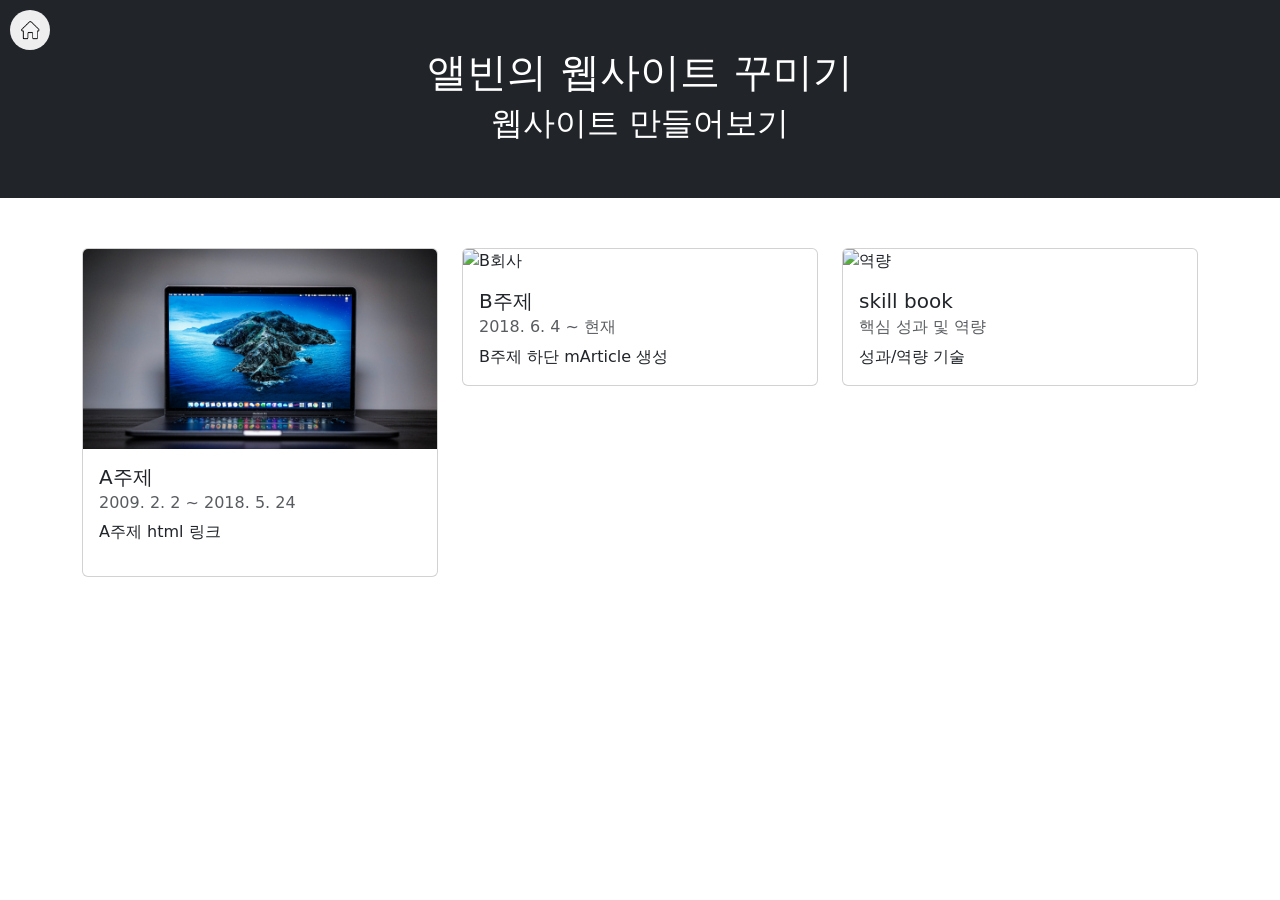
==== index.html @ 44f53b7f "ㄸ" ====
<!doctype html>
<html lang="en">

<head>
    <meta charset="utf-8">
    <meta name="viewport" content="width=device-width, initial-scale=1">
    <title>Alvin's Home</title>
    <link rel="icon" type="image/png" href="./rsc/alvin.png">
    <link href="https://fonts.googleapis.com/css2?family=Black+Han+Sans&display=swap" rel="stylesheet">
    <link href="https://cdn.jsdelivr.net/npm/bootstrap@5.2.3/dist/css/bootstrap.min.css" rel="stylesheet"
        integrity="sha384-rbsA2VBKQhggwzxH7pPCaAqO46MgnOM80zW1RWuH61DGLwZJEdK2Kadq2F9CUG65" crossorigin="anonymous">
    <script src="https://cdn.jsdelivr.net/npm/bootstrap@5.2.3/dist/js/bootstrap.bundle.min.js"
        integrity="sha384-kenU1KFdBIe4zVF0s0G1M5b4hcpxyD9F7jL+jjXkk+Q2h455rYXK/7HAuoJl+0I4"
        crossorigin="anonymous"></script>
    <script src="./js/includeHTML.js"></script>


    <!-- <script>
        window.addEventListener('load', function () {
            const image = document.getElementById('kakao');
            const body = document.querySelector('body');

            image.addEventListener('click', function () {
                const newSection = document.createElement('div');
                newSection.setAttribute('id', 'new-section');
                body.appendChild(newSection);
            });
        });

    </script> -->
    <!-- <script>
        // jQuery 코드
        $(document).ready(function () {
            // 이미지 클릭 이벤트를 바인딩합니다.
            $("#kakao").click(function () {
                // 클릭 시 생성될 div를 변수에 저장합니다.
                var newDiv = $('<div class="lge">새로 생성된 div</div>');
                // 생성된 div를 하단 container에 추가합니다.
                $(".container").append(newDiv);
            });
        });

    </script> -->
    <style>
        /* 꾸미기 */
        .card {
            transition: transform 0.2s ease;
        }

        .card:hover {
            transform: scale(1.05);
        }

        .home-btn {
            display: block;
            position: absolute;
            top: 10px;
            left: 10px;
            width: 40px;
            height: 40px;
            background-color: #eee;
            border-radius: 50%;
            text-decoration: none;
            overflow: hidden;
        }

        .home-btn img {
            width: 20px;
            height: 20px;
            margin: 10px;
        }
    </style>
    <script>
        let isClicked = false;
        const linkCard = document.querySelector(".link_card");
        const mArticle = document.createElement("p");
        mArticle.textContent = "Create mArticle here";

        linkCard.addEventListener("click", () => {
            if (!isClicked) {
                document.querySelector("div").appendChild(mArticle);
                isClicked = true;
            }
        });
    </script>
    <a href="index.html" class="home-btn">
        <img src="rsc/home-icon.png" alt="Home"/>
    </a>
</head>
<!-- <script>
    var tableCreated = false; // 테이블이 생성되었는지 여부를 저장하는 변수

    function createTable() {
        // 이미 생성된 테이블이 없는 경우에만 실행
        if (!tableCreated) {
            var body = document.getElementsByTagName("body")[0];
            var table = document.createElement("table");
            var tableBody = document.createElement("tbody");

            for (var i = 0; i < 3; i++) {
                var row = document.createElement("tr");

                for (var j = 0; j < 2; j++) {
                    var cell = document.createElement("td");
                    var cellText = document.createTextNode("cell in row " + i + ", column " + j);
                    cell.appendChild(cellText);
                    row.appendChild(cell);
                }

                tableBody.appendChild(row);
            }

            table.appendChild(tableBody);
            body.appendChild(table);

            tableCreated = true; // 테이블이 생성되었음을 표시
        }
    }

    document.getElementById("kakao").addEventListener("click", createTable);

</script> -->

<body>
    <div class="hero bg-dark text-center py-5" style="margin-bottom: 50px;">
        <h1 class="text-white">앨빈의 웹사이트 꾸미기</h1>
        <h2 class="text-white">웹사이트 만들어보기</h2>
    </div>
    <div class="container">
        <div class="row">
            <div class="col-md-4 mb-4">
                <div class="card">
                    <img src="./rsc/notebook.jpeg" class="card-img-top" alt="A회사">
                    <div class="card-body">
                        <h5 class="card-title">A주제</h5>
                        <h6 class="card-subtitle mb-2 text-muted">2009. 2. 2 ~ 2018. 5. 24</h6>
                        <p class="card-text">A주제 html 링크</p>
                        <a href="LGE.html" class="card-link stretched-link" target="_blank"></a>
                    </div>
                </div>
                <!-- 여기 -->
            </div>
            <div class="col-md-4 mb-4">
                <div class="card">
                    <img src="https://source.unsplash.com/1600x900/?chair" class="card-img-top" id="kakao" alt="B회사">
                    <div class="card-body">
                        <h5 class="card-title">B주제</h5>
                        <h6 class="card-subtitle mb-2 text-muted">2018. 6. 4 ~ 현재</h6>
                        <p class="card-text">B주제 하단 mArticle 생성</p>
                        <!-- <a class="link_card"></a> -->
                        <!-- <a href="https://spartacodingclub.kr/" class="card-link stretched-link" target="_blank"></a> -->
                    </div>
                </div>
            </div>
            <div class="col-md-4 mb-4">
                <div class="card" id="skill">
                    <img src="https://source.unsplash.com/1600x900/?laptop" class="card-img-top" alt="역량">
                    <div class="card-body">
                        <h5 class="card-title">skill book</h5>
                        <h6 class="card-subtitle mb-2 text-muted">핵심 성과 및 역량</h6>
                        <p class="card-text">성과/역량 기술</p>
                        <!-- <a href="https://spartacodingclub.kr/" class="card-link stretched-link" target="_blank"></a> -->

                    </div>
                </div>
            </div>
        </div>
    </div>
    <div>
        <!-- 여기에 생성 -->
        <script>
            const skillCard = document.querySelector('#skill');

            skillCard.addEventListener('click', () => {
            const mArticle = document.createElement('div');
            mArticle.classList.add('mArticle');
            mArticle.innerHTML = '<object type="text/html" data="./LGE_article.html"></object>';

            document.querySelector('body').appendChild(mArticle);
            });
        </script>
        <script>

            const kakaoCard = document.querySelector('#kakao');

            kakaoCard.addEventListener('click', () => {
            const mArticle = document.createElement('div');
            mArticle.classList.add('mArticle');
            mArticle.innerHTML = '<object type="text/html" data="./LGE.html"></object>';

            document.querySelector('body').appendChild(mArticle);
            });
        </script>
    </div>

</body>
<script>
    includeHTML();
</script>

</html>
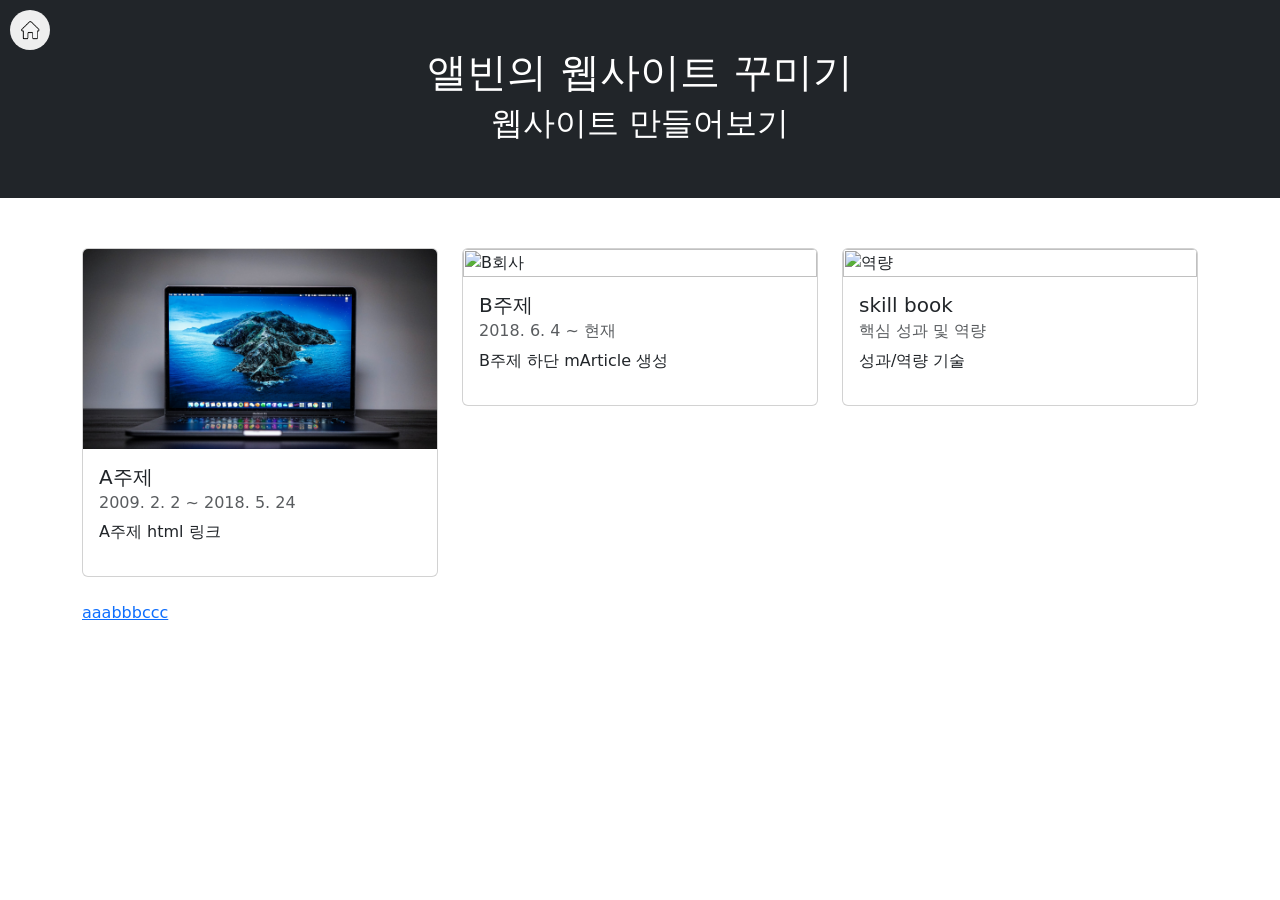
==== commit 12c35937: "4/14" ====
--- a/index.html
+++ b/index.html
@@ -4,6 +4,7 @@
 <head>
     <meta charset="utf-8">
     <meta name="viewport" content="width=device-width, initial-scale=1">
+    <meta http-equiv="X-UA-Compatible" content="ie=edge">
     <title>Alvin's Home</title>
     <link rel="icon" type="image/png" href="./rsc/alvin.png">
     <link href="https://fonts.googleapis.com/css2?family=Black+Han+Sans&display=swap" rel="stylesheet">
@@ -13,189 +14,8 @@
         integrity="sha384-kenU1KFdBIe4zVF0s0G1M5b4hcpxyD9F7jL+jjXkk+Q2h455rYXK/7HAuoJl+0I4"
         crossorigin="anonymous"></script>
     <script src="./js/includeHTML.js"></script>
-
-
-    <!-- <script>
-        window.addEventListener('load', function () {
-            const image = document.getElementById('kakao');
-            const body = document.querySelector('body');
-
-            image.addEventListener('click', function () {
-                const newSection = document.createElement('div');
-                newSection.setAttribute('id', 'new-section');
-                body.appendChild(newSection);
-            });
-        });
-
-    </script> -->
-    <!-- <script>
-        // jQuery 코드
-        $(document).ready(function () {
-            // 이미지 클릭 이벤트를 바인딩합니다.
-            $("#kakao").click(function () {
-                // 클릭 시 생성될 div를 변수에 저장합니다.
-                var newDiv = $('<div class="lge">새로 생성된 div</div>');
-                // 생성된 div를 하단 container에 추가합니다.
-                $(".container").append(newDiv);
-            });
-        });
-
-    </script> -->
-    <style>
-        /* 꾸미기 */
-        .card {
-            transition: transform 0.2s ease;
-        }
-
-        .card:hover {
-            transform: scale(1.05);
-        }
-
-        .home-btn {
-            display: block;
-            position: absolute;
-            top: 10px;
-            left: 10px;
-            width: 40px;
-            height: 40px;
-            background-color: #eee;
-            border-radius: 50%;
-            text-decoration: none;
-            overflow: hidden;
-        }
-
-        .home-btn img {
-            width: 20px;
-            height: 20px;
-            margin: 10px;
-        }
-    </style>
-    <script>
-        let isClicked = false;
-        const linkCard = document.querySelector(".link_card");
-        const mArticle = document.createElement("p");
-        mArticle.textContent = "Create mArticle here";
-
-        linkCard.addEventListener("click", () => {
-            if (!isClicked) {
-                document.querySelector("div").appendChild(mArticle);
-                isClicked = true;
-            }
-        });
-    </script>
-    <a href="index.html" class="home-btn">
-        <img src="rsc/home-icon.png" alt="Home"/>
-    </a>
-</head>
-<!-- <script>
-    var tableCreated = false; // 테이블이 생성되었는지 여부를 저장하는 변수
-
-    function createTable() {
-        // 이미 생성된 테이블이 없는 경우에만 실행
-        if (!tableCreated) {
-            var body = document.getElementsByTagName("body")[0];
-            var table = document.createElement("table");
-            var tableBody = document.createElement("tbody");
-
-            for (var i = 0; i < 3; i++) {
-                var row = document.createElement("tr");
-
-                for (var j = 0; j < 2; j++) {
-                    var cell = document.createElement("td");
-                    var cellText = document.createTextNode("cell in row " + i + ", column " + j);
-                    cell.appendChild(cellText);
-                    row.appendChild(cell);
-                }
-
-                tableBody.appendChild(row);
-            }
-
-            table.appendChild(tableBody);
-            body.appendChild(table);
-
-            tableCreated = true; // 테이블이 생성되었음을 표시
-        }
-    }
-
-    document.getElementById("kakao").addEventListener("click", createTable);
-
-</script> -->
-
-<body>
-    <div class="hero bg-dark text-center py-5" style="margin-bottom: 50px;">
-        <h1 class="text-white">앨빈의 웹사이트 꾸미기</h1>
-        <h2 class="text-white">웹사이트 만들어보기</h2>
-    </div>
-    <div class="container">
-        <div class="row">
-            <div class="col-md-4 mb-4">
-                <div class="card">
-                    <img src="./rsc/notebook.jpeg" class="card-img-top" alt="A회사">
-                    <div class="card-body">
-                        <h5 class="card-title">A주제</h5>
-                        <h6 class="card-subtitle mb-2 text-muted">2009. 2. 2 ~ 2018. 5. 24</h6>
-                        <p class="card-text">A주제 html 링크</p>
-                        <a href="LGE.html" class="card-link stretched-link" target="_blank"></a>
-                    </div>
-                </div>
-                <!-- 여기 -->
-            </div>
-            <div class="col-md-4 mb-4">
-                <div class="card">
-                    <img src="https://source.unsplash.com/1600x900/?chair" class="card-img-top" id="kakao" alt="B회사">
-                    <div class="card-body">
-                        <h5 class="card-title">B주제</h5>
-                        <h6 class="card-subtitle mb-2 text-muted">2018. 6. 4 ~ 현재</h6>
-                        <p class="card-text">B주제 하단 mArticle 생성</p>
-                        <!-- <a class="link_card"></a> -->
-                        <!-- <a href="https://spartacodingclub.kr/" class="card-link stretched-link" target="_blank"></a> -->
-                    </div>
-                </div>
-            </div>
-            <div class="col-md-4 mb-4">
-                <div class="card" id="skill">
-                    <img src="https://source.unsplash.com/1600x900/?laptop" class="card-img-top" alt="역량">
-                    <div class="card-body">
-                        <h5 class="card-title">skill book</h5>
-                        <h6 class="card-subtitle mb-2 text-muted">핵심 성과 및 역량</h6>
-                        <p class="card-text">성과/역량 기술</p>
-                        <!-- <a href="https://spartacodingclub.kr/" class="card-link stretched-link" target="_blank"></a> -->
-
-                    </div>
-                </div>
-            </div>
-        </div>
-    </div>
-    <div>
-        <!-- 여기에 생성 -->
-        <script>
-            const skillCard = document.querySelector('#skill');
-
-            skillCard.addEventListener('click', () => {
-            const mArticle = document.createElement('div');
-            mArticle.classList.add('mArticle');
-            mArticle.innerHTML = '<object type="text/html" data="./LGE_article.html"></object>';
-
-            document.querySelector('body').appendChild(mArticle);
-            });
-        </script>
-        <script>
-
-            const kakaoCard = document.querySelector('#kakao');
-
-            kakaoCard.addEventListener('click', () => {
-            const mArticle = document.createElement('div');
-            mArticle.classList.add('mArticle');
-            mArticle.innerHTML = '<object type="text/html" data="./LGE.html"></object>';
-
-            document.querySelector('body').appendChild(mArticle);
-            });
-        </script>
-    </div>
-
-</body>
-<script>
-    includeHTML();
-</script>
-
-</html>+    <frameset rows="700,*" frameborder="0" scrolling="yes">
+        <frame src="./article.html">
+            <frame src="./article_home.html" name="bottom">
+    </frameset>
+</head>
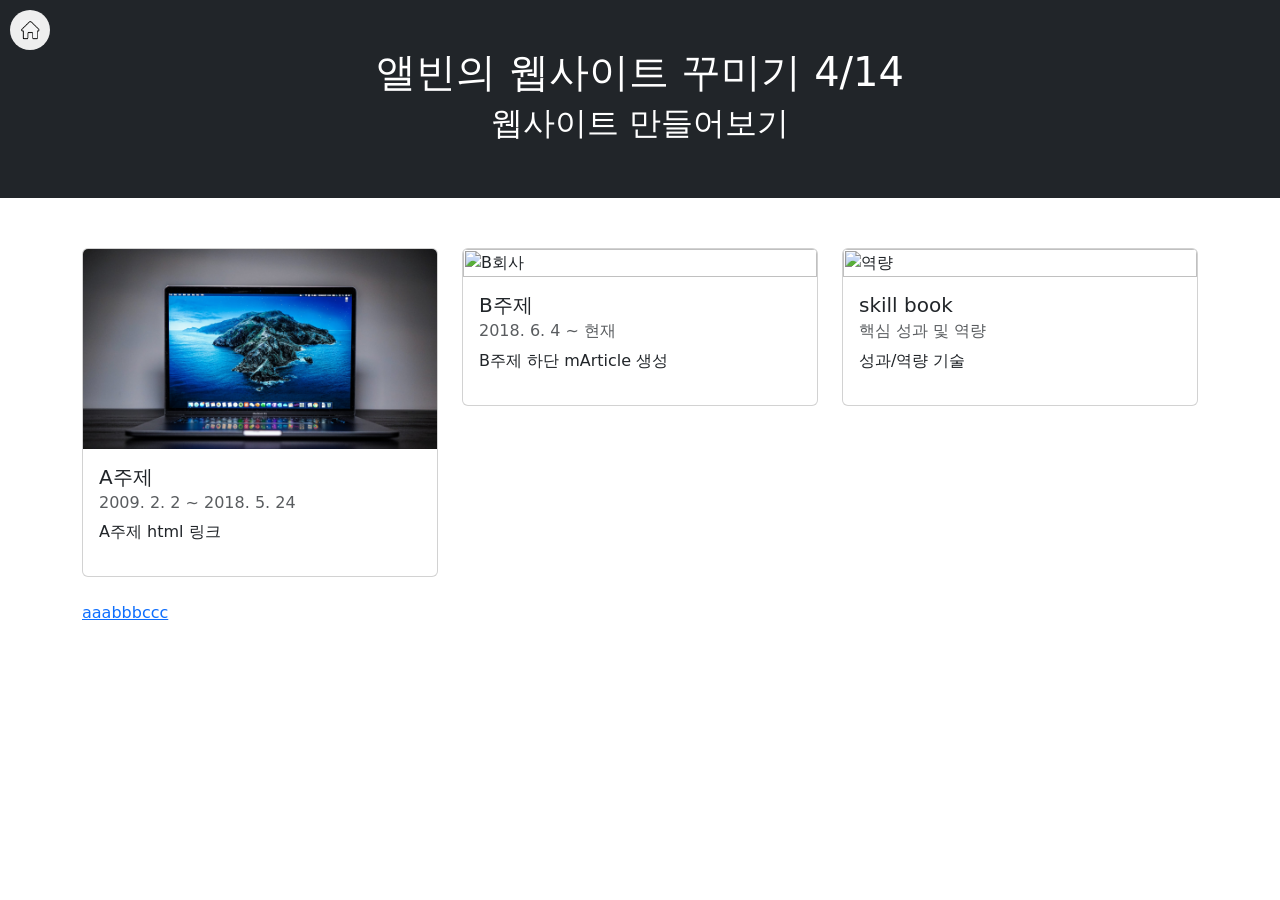
==== commit 693e0799: "041401" ====
--- a/index.html
+++ b/index.html
@@ -16,6 +16,6 @@
     <script src="./js/includeHTML.js"></script>
     <frameset rows="700,*" frameborder="0" scrolling="yes">
         <frame src="./article.html">
-            <frame src="./article_home.html" name="bottom">
+        <frame src="./article_home.html" name="bottom">
     </frameset>
 </head>
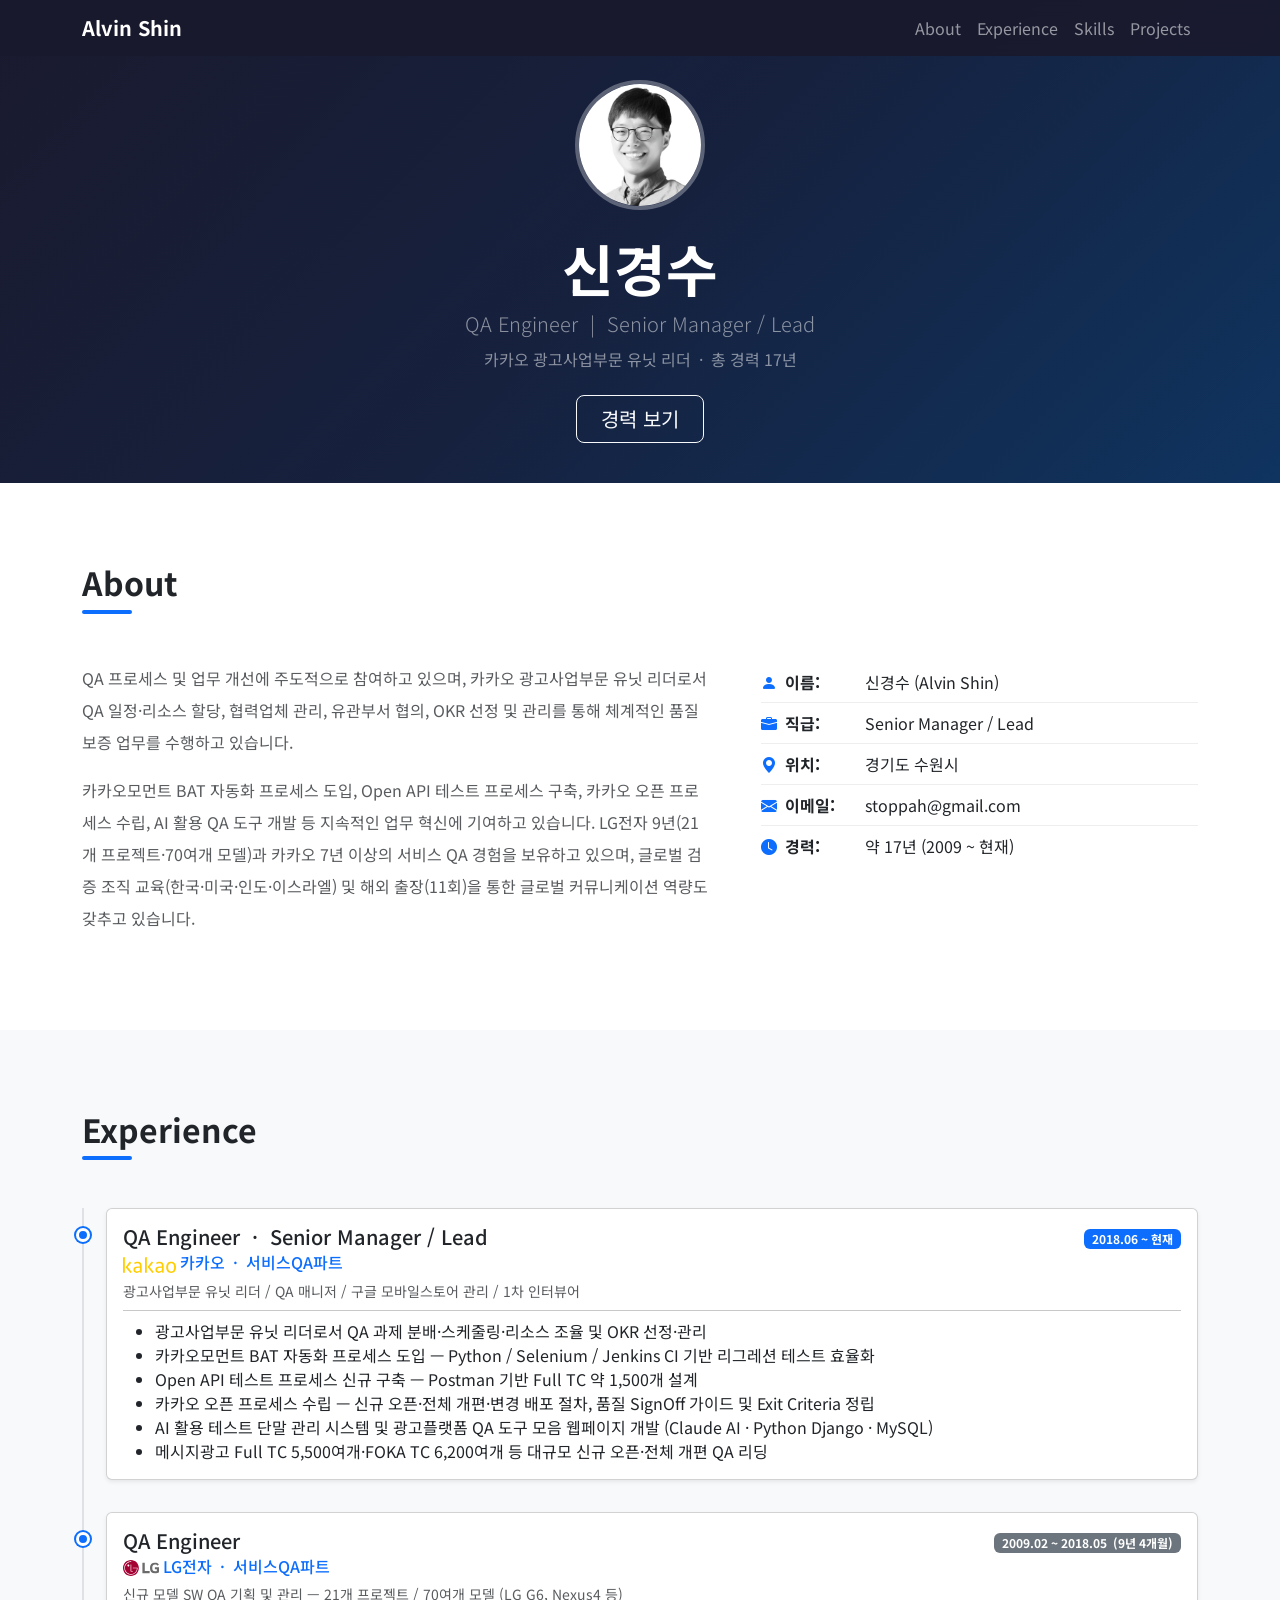
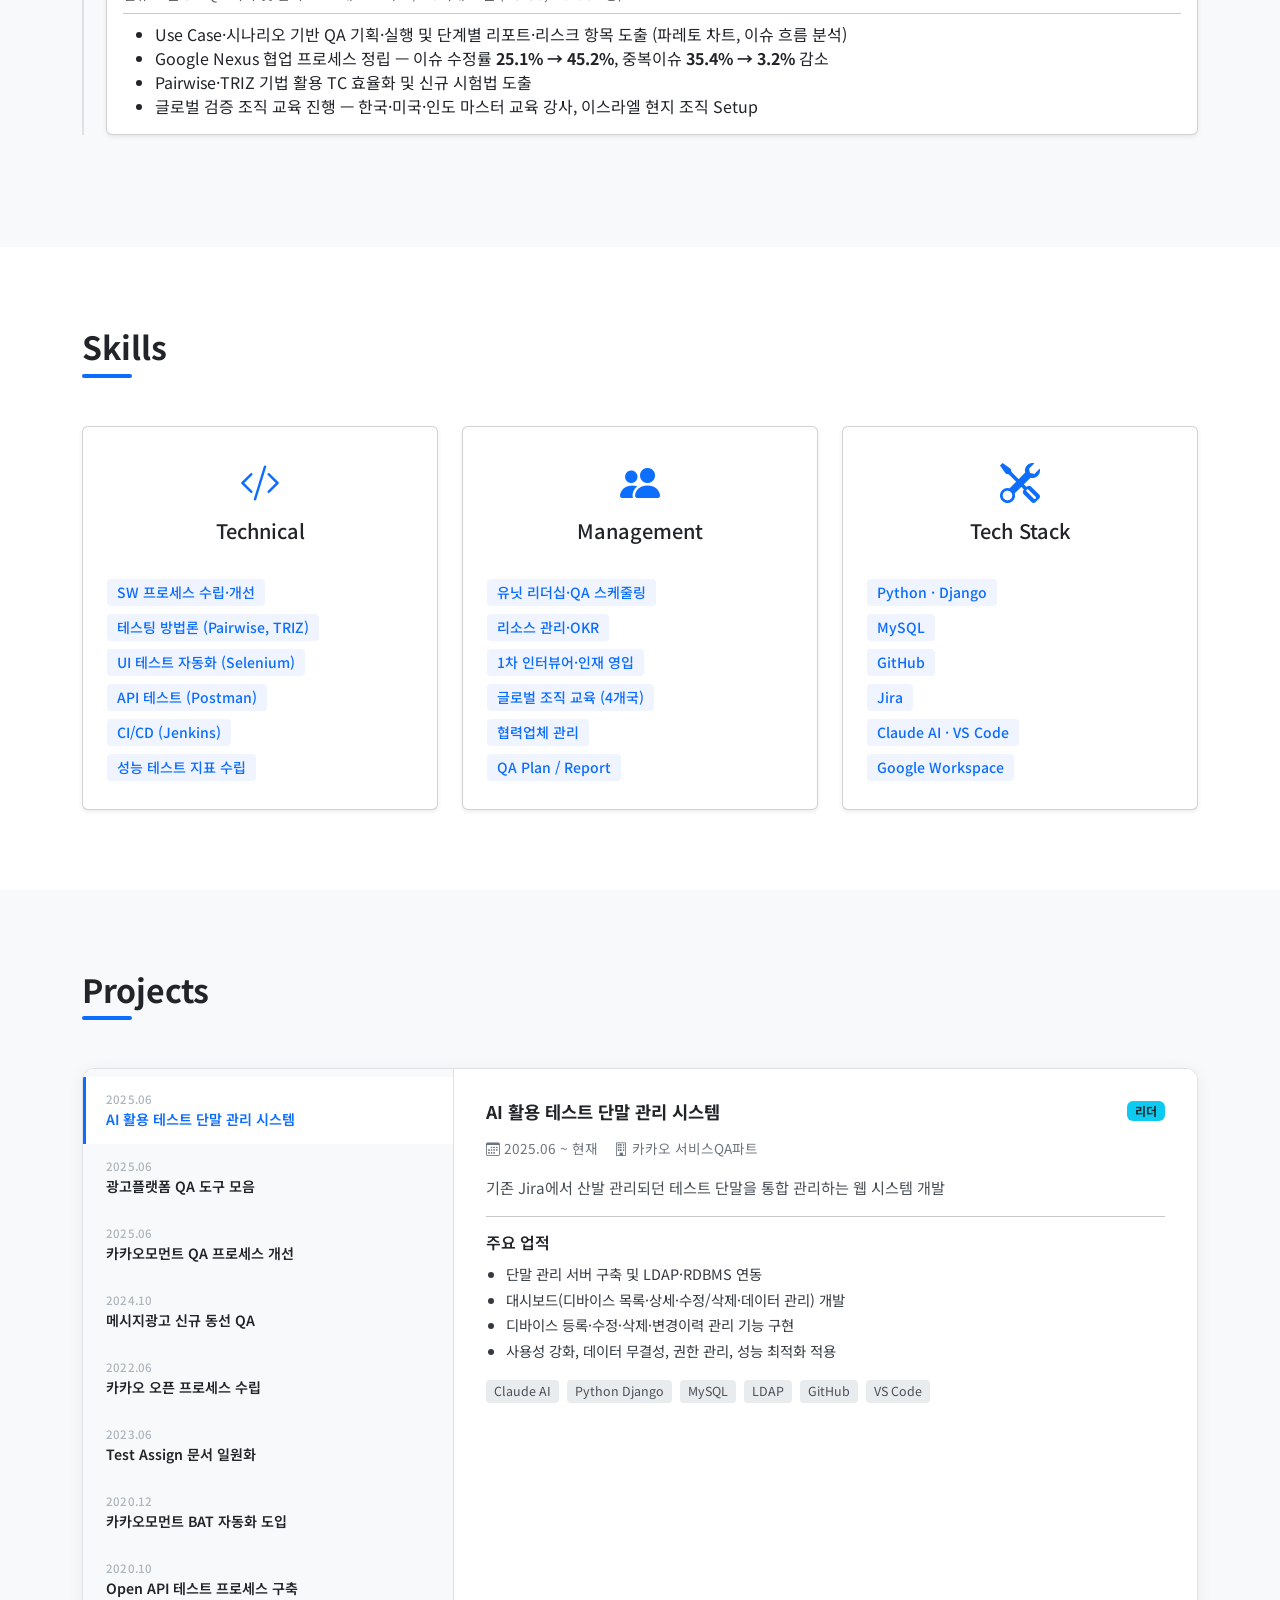
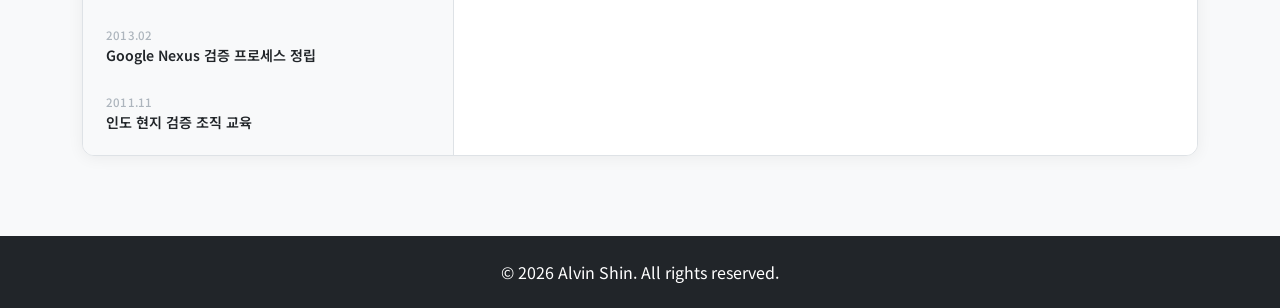
==== commit c780c91c: "현행화" ====
--- a/index.html
+++ b/index.html
@@ -1,21 +1,232 @@
 <!doctype html>
-<html lang="en">
+<html lang="ko">
 
 <head>
     <meta charset="utf-8">
     <meta name="viewport" content="width=device-width, initial-scale=1">
-    <meta http-equiv="X-UA-Compatible" content="ie=edge">
-    <title>Alvin's Home</title>
+    <title>Alvin Shin | Resume</title>
     <link rel="icon" type="image/png" href="./rsc/alvin.png">
-    <link href="https://fonts.googleapis.com/css2?family=Black+Han+Sans&display=swap" rel="stylesheet">
-    <link href="https://cdn.jsdelivr.net/npm/bootstrap@5.2.3/dist/css/bootstrap.min.css" rel="stylesheet"
-        integrity="sha384-rbsA2VBKQhggwzxH7pPCaAqO46MgnOM80zW1RWuH61DGLwZJEdK2Kadq2F9CUG65" crossorigin="anonymous">
-    <script src="https://cdn.jsdelivr.net/npm/bootstrap@5.2.3/dist/js/bootstrap.bundle.min.js"
-        integrity="sha384-kenU1KFdBIe4zVF0s0G1M5b4hcpxyD9F7jL+jjXkk+Q2h455rYXK/7HAuoJl+0I4"
-        crossorigin="anonymous"></script>
-    <script src="./js/includeHTML.js"></script>
-    <frameset rows="700,*" frameborder="0" scrolling="yes">
-        <frame src="./article.html">
-        <frame src="./article_home.html" name="bottom">
-    </frameset>
-</head>+    <link href="https://fonts.googleapis.com/css2?family=Noto+Sans+KR:wght@300;400;500;700&family=Inter:wght@300;400;500;700&display=swap" rel="stylesheet">
+    <link href="https://cdn.jsdelivr.net/npm/bootstrap@5.3.2/dist/css/bootstrap.min.css" rel="stylesheet">
+    <link href="https://cdn.jsdelivr.net/npm/bootstrap-icons@1.11.3/font/bootstrap-icons.min.css" rel="stylesheet">
+    <link href="./css/style.css" rel="stylesheet">
+</head>
+
+<body>
+
+    <!-- Navbar -->
+    <nav class="navbar navbar-expand-lg navbar-dark fixed-top" id="navbar">
+        <div class="container">
+            <a class="navbar-brand fw-bold" href="#hero">Alvin Shin</a>
+            <button class="navbar-toggler" type="button" data-bs-toggle="collapse" data-bs-target="#navMenu">
+                <span class="navbar-toggler-icon"></span>
+            </button>
+            <div class="collapse navbar-collapse" id="navMenu">
+                <ul class="navbar-nav ms-auto">
+                    <li class="nav-item"><a class="nav-link" href="#about">About</a></li>
+                    <li class="nav-item"><a class="nav-link" href="#experience">Experience</a></li>
+                    <li class="nav-item"><a class="nav-link" href="#skills">Skills</a></li>
+                    <li class="nav-item"><a class="nav-link" href="#projects">Projects</a></li>
+                </ul>
+            </div>
+        </div>
+    </nav>
+
+    <!-- Hero -->
+    <section id="hero" class="hero-section d-flex align-items-center">
+        <div class="container text-center text-white">
+            <img src="./rsc/alvin.png" alt="신경수" class="profile-img mb-4">
+            <h1 class="display-4 fw-bold">신경수</h1>
+            <p class="lead mb-2 text-white-50">QA Engineer &nbsp;|&nbsp; Senior Manager / Lead</p>
+            <p class="mb-4 text-white-50">카카오 광고사업부문 유닛 리더 &nbsp;·&nbsp; 총 경력 17년</p>
+            <a href="#experience" class="btn btn-outline-light btn-lg px-4">경력 보기</a>
+        </div>
+    </section>
+
+    <!-- About -->
+    <section id="about" class="section-padding">
+        <div class="container">
+            <h2 class="section-title">About</h2>
+            <div class="row align-items-start g-5">
+                <div class="col-lg-7">
+                    <p class="fs-6 lh-lg text-muted">
+                        QA 프로세스 및 업무 개선에 주도적으로 참여하고 있으며, 카카오 광고사업부문 유닛 리더로서
+                        QA 일정·리소스 할당, 협력업체 관리, 유관부서 협의, OKR 선정 및 관리를 통해
+                        체계적인 품질 보증 업무를 수행하고 있습니다.
+                    </p>
+                    <p class="fs-6 lh-lg text-muted">
+                        카카오모먼트 BAT 자동화 프로세스 도입, Open API 테스트 프로세스 구축,
+                        카카오 오픈 프로세스 수립, AI 활용 QA 도구 개발 등 지속적인 업무 혁신에 기여하고 있습니다.
+                        LG전자 9년(21개 프로젝트·70여개 모델)과 카카오 7년 이상의 서비스 QA 경험을 보유하고 있으며,
+                        글로벌 검증 조직 교육(한국·미국·인도·이스라엘) 및 해외 출장(11회)을 통한
+                        글로벌 커뮤니케이션 역량도 갖추고 있습니다.
+                    </p>
+                </div>
+                <div class="col-lg-5">
+                    <ul class="list-unstyled info-list">
+                        <li><i class="bi bi-person-fill me-2 text-primary"></i><strong>이름:</strong> 신경수 (Alvin Shin)</li>
+                        <li><i class="bi bi-briefcase-fill me-2 text-primary"></i><strong>직급:</strong> Senior Manager / Lead</li>
+                        <li><i class="bi bi-geo-alt-fill me-2 text-primary"></i><strong>위치:</strong> 경기도 수원시</li>
+                        <li><i class="bi bi-envelope-fill me-2 text-primary"></i><strong>이메일:</strong> stoppah@gmail.com</li>
+                        <li><i class="bi bi-clock-fill me-2 text-primary"></i><strong>경력:</strong> 약 17년 (2009 ~ 현재)</li>
+                    </ul>
+                </div>
+            </div>
+        </div>
+    </section>
+
+    <!-- Experience -->
+    <section id="experience" class="section-padding bg-light">
+        <div class="container">
+            <h2 class="section-title">Experience</h2>
+            <div class="timeline">
+
+                <!-- 카카오 -->
+                <div class="timeline-item">
+                    <div class="timeline-dot"></div>
+                    <div class="card shadow-sm">
+                        <div class="card-body">
+                            <div class="d-flex justify-content-between align-items-start flex-wrap gap-2">
+                                <div>
+                                    <h5 class="card-title mb-1">QA Engineer &nbsp;·&nbsp; Senior Manager / Lead</h5>
+                                    <h6 class="text-primary mb-0">
+                                        <img src="./rsc/kakao.svg" alt="Kakao" height="16" class="me-1">카카오 &nbsp;·&nbsp; 서비스QA파트
+                                    </h6>
+                                </div>
+                                <span class="badge bg-primary mt-1">2018.06 ~ 현재</span>
+                            </div>
+                            <p class="text-muted small mt-2 mb-2">광고사업부문 유닛 리더 / QA 매니저 / 구글 모바일스토어 관리 / 1차 인터뷰어</p>
+                            <hr class="my-2">
+                            <ul class="mb-0">
+                                <li>광고사업부문 유닛 리더로서 QA 과제 분배·스케줄링·리소스 조율 및 OKR 선정·관리</li>
+                                <li>카카오모먼트 BAT 자동화 프로세스 도입 — Python / Selenium / Jenkins CI 기반 리그레션 테스트 효율화</li>
+                                <li>Open API 테스트 프로세스 신규 구축 — Postman 기반 Full TC 약 1,500개 설계</li>
+                                <li>카카오 오픈 프로세스 수립 — 신규 오픈·전체 개편·변경 배포 절차, 품질 SignOff 가이드 및 Exit Criteria 정립</li>
+                                <li>AI 활용 테스트 단말 관리 시스템 및 광고플랫폼 QA 도구 모음 웹페이지 개발 (Claude AI · Python Django · MySQL)</li>
+                                <li>메시지광고 Full TC 5,500여개·FOKA TC 6,200여개 등 대규모 신규 오픈·전체 개편 QA 리딩</li>
+                            </ul>
+                        </div>
+                    </div>
+                </div>
+
+                <!-- LG전자 -->
+                <div class="timeline-item">
+                    <div class="timeline-dot"></div>
+                    <div class="card shadow-sm">
+                        <div class="card-body">
+                            <div class="d-flex justify-content-between align-items-start flex-wrap gap-2">
+                                <div>
+                                    <h5 class="card-title mb-1">QA Engineer</h5>
+                                    <h6 class="text-primary mb-0">
+                                        <img src="./rsc/lge.svg" alt="LGE" height="16" class="me-1">LG전자 &nbsp;·&nbsp; 서비스QA파트
+                                    </h6>
+                                </div>
+                                <span class="badge bg-secondary mt-1">2009.02 ~ 2018.05 &nbsp;(9년 4개월)</span>
+                            </div>
+                            <p class="text-muted small mt-2 mb-2">신규 모델 SW QA 기획 및 관리 — 21개 프로젝트 / 70여개 모델 (LG G6, Nexus4 등)</p>
+                            <hr class="my-2">
+                            <ul class="mb-0">
+                                <li>Use Case·시나리오 기반 QA 기획·실행 및 단계별 리포트·리스크 항목 도출 (파레토 차트, 이슈 흐름 분석)</li>
+                                <li>Google Nexus 협업 프로세스 정립 — 이슈 수정률 <strong>25.1% → 45.2%</strong>, 중복이슈 <strong>35.4% → 3.2%</strong> 감소</li>
+                                <li>Pairwise·TRIZ 기법 활용 TC 효율화 및 신규 시험법 도출</li>
+                                <li>글로벌 검증 조직 교육 진행 — 한국·미국·인도 마스터 교육 강사, 이스라엘 현지 조직 Setup</li>
+                            </ul>
+                        </div>
+                    </div>
+                </div>
+
+            </div>
+        </div>
+    </section>
+
+    <!-- Skills -->
+    <section id="skills" class="section-padding">
+        <div class="container">
+            <h2 class="section-title">Skills</h2>
+            <div class="row g-4">
+
+                <div class="col-md-4">
+                    <div class="skill-card card h-100 shadow-sm p-4">
+                        <div class="text-center mb-3">
+                            <i class="bi bi-code-slash fs-1 text-primary"></i>
+                            <h5 class="mt-2 mb-0">Technical</h5>
+                        </div>
+                        <ul class="list-unstyled skill-list mt-3 mb-0">
+                            <li><span class="skill-tag">SW 프로세스 수립·개선</span></li>
+                            <li><span class="skill-tag">테스팅 방법론 (Pairwise, TRIZ)</span></li>
+                            <li><span class="skill-tag">UI 테스트 자동화 (Selenium)</span></li>
+                            <li><span class="skill-tag">API 테스트 (Postman)</span></li>
+                            <li><span class="skill-tag">CI/CD (Jenkins)</span></li>
+                            <li><span class="skill-tag">성능 테스트 지표 수립</span></li>
+                        </ul>
+                    </div>
+                </div>
+
+                <div class="col-md-4">
+                    <div class="skill-card card h-100 shadow-sm p-4">
+                        <div class="text-center mb-3">
+                            <i class="bi bi-people-fill fs-1 text-primary"></i>
+                            <h5 class="mt-2 mb-0">Management</h5>
+                        </div>
+                        <ul class="list-unstyled skill-list mt-3 mb-0">
+                            <li><span class="skill-tag">유닛 리더십·QA 스케줄링</span></li>
+                            <li><span class="skill-tag">리소스 관리·OKR</span></li>
+                            <li><span class="skill-tag">1차 인터뷰어·인재 영입</span></li>
+                            <li><span class="skill-tag">글로벌 조직 교육 (4개국)</span></li>
+                            <li><span class="skill-tag">협력업체 관리</span></li>
+                            <li><span class="skill-tag">QA Plan / Report</span></li>
+                        </ul>
+                    </div>
+                </div>
+
+                <div class="col-md-4">
+                    <div class="skill-card card h-100 shadow-sm p-4">
+                        <div class="text-center mb-3">
+                            <i class="bi bi-tools fs-1 text-primary"></i>
+                            <h5 class="mt-2 mb-0">Tech Stack</h5>
+                        </div>
+                        <ul class="list-unstyled skill-list mt-3 mb-0">
+                            <li><span class="skill-tag">Python · Django</span></li>
+                            <li><span class="skill-tag">MySQL</span></li>
+                            <li><span class="skill-tag">GitHub</span></li>
+                            <li><span class="skill-tag">Jira</span></li>
+                            <li><span class="skill-tag">Claude AI · VS Code</span></li>
+                            <li><span class="skill-tag">Google Workspace</span></li>
+                        </ul>
+                    </div>
+                </div>
+
+            </div>
+        </div>
+    </section>
+
+    <!-- Projects -->
+    <section id="projects" class="section-padding bg-light">
+        <div class="container">
+            <h2 class="section-title">Projects</h2>
+            <div class="row g-0 project-layout">
+
+                <!-- 1단: 프로젝트 목록 -->
+                <div class="col-lg-4 project-list-col">
+                    <ul class="project-list list-unstyled mb-0" id="projectList"></ul>
+                </div>
+
+                <!-- 2단: 상세 정보 -->
+                <div class="col-lg-8 project-detail-col">
+                    <div id="projectDetail"></div>
+                </div>
+
+            </div>
+        </div>
+    </section>
+
+    <!-- Footer -->
+    <footer class="bg-dark text-white text-center py-4">
+        <p class="mb-0">&copy; 2026 Alvin Shin. All rights reserved.</p>
+    </footer>
+
+    <script src="https://cdn.jsdelivr.net/npm/bootstrap@5.3.2/dist/js/bootstrap.bundle.min.js"></script>
+    <script src="./js/main.js"></script>
+</body>
+
+</html>
--- a/css/style.css
+++ b/css/style.css
@@ -0,0 +1,253 @@
+:root {
+    --primary: #0d6efd;
+    --dark: #1a1a2e;
+    --section-padding: 80px 0;
+}
+
+* {
+    scroll-behavior: smooth;
+}
+
+body {
+    font-family: 'Noto Sans KR', 'Inter', sans-serif;
+}
+
+/* Navbar */
+#navbar {
+    background-color: rgba(26, 26, 46, 0.95);
+    backdrop-filter: blur(8px);
+    transition: background-color 0.3s;
+}
+
+/* Hero */
+.hero-section {
+    min-height: 33vh;
+    background: linear-gradient(135deg, var(--dark) 0%, #16213e 50%, #0f3460 100%);
+    padding-top: 80px;
+    padding-bottom: 40px;
+}
+
+.profile-img {
+    width: 130px;
+    height: 130px;
+    border-radius: 50%;
+    border: 4px solid rgba(255, 255, 255, 0.3);
+    object-fit: cover;
+}
+
+/* Sections */
+.section-padding {
+    padding: var(--section-padding);
+}
+
+.section-title {
+    font-weight: 700;
+    margin-bottom: 48px;
+    position: relative;
+    display: inline-block;
+}
+
+.section-title::after {
+    content: '';
+    display: block;
+    width: 50px;
+    height: 4px;
+    background: var(--primary);
+    border-radius: 2px;
+    margin-top: 8px;
+}
+
+/* About */
+.info-list li {
+    padding: 8px 0;
+    border-bottom: 1px solid #eee;
+    font-size: 1rem;
+}
+
+.info-list li:last-child {
+    border-bottom: none;
+}
+
+.info-list strong {
+    display: inline-block;
+    width: 72px;
+    margin-right: 4px;
+}
+
+/* Timeline */
+.timeline {
+    position: relative;
+    padding-left: 24px;
+}
+
+.timeline::before {
+    content: '';
+    position: absolute;
+    left: 0;
+    top: 0;
+    bottom: 0;
+    width: 2px;
+    background: #dee2e6;
+}
+
+.timeline-item {
+    position: relative;
+    margin-bottom: 32px;
+}
+
+.timeline-dot {
+    position: absolute;
+    left: -30px;
+    top: 20px;
+    width: 14px;
+    height: 14px;
+    border-radius: 50%;
+    background: var(--primary);
+    border: 3px solid #fff;
+    box-shadow: 0 0 0 2px var(--primary);
+}
+
+/* Skills */
+.skill-card {
+    transition: transform 0.2s ease, box-shadow 0.2s ease;
+}
+
+.skill-card:hover {
+    transform: translateY(-4px);
+    box-shadow: 0 8px 24px rgba(0, 0, 0, 0.12) !important;
+}
+
+/* Skills - tag list */
+.skill-list li {
+    padding: 4px 0;
+}
+
+.skill-tag {
+    display: inline-block;
+    background: #f0f4ff;
+    color: #0d6efd;
+    border-radius: 4px;
+    padding: 3px 10px;
+    font-size: 0.875rem;
+    font-weight: 500;
+}
+
+/* Projects — 2단 레이아웃 */
+.project-layout {
+    border: 1px solid #dee2e6;
+    border-radius: 12px;
+    overflow: hidden;
+    background: #fff;
+    box-shadow: 0 2px 16px rgba(0,0,0,0.06);
+}
+
+/* 1단: 목록 */
+.project-list-col {
+    border-right: 1px solid #dee2e6;
+    background: #f8f9fa;
+}
+
+.project-list {
+    padding: 8px 0;
+}
+
+.project-list-item {
+    display: flex;
+    flex-direction: column;
+    padding: 14px 20px;
+    cursor: pointer;
+    border-left: 3px solid transparent;
+    transition: background 0.15s, border-color 0.15s;
+    gap: 2px;
+}
+
+.project-list-item:hover {
+    background: #e9ecef;
+}
+
+.project-list-item.active {
+    background: #fff;
+    border-left-color: var(--primary);
+}
+
+.project-list-period {
+    font-size: 0.72rem;
+    color: #adb5bd;
+    font-weight: 500;
+    letter-spacing: 0.02em;
+}
+
+.project-list-title {
+    font-size: 0.88rem;
+    font-weight: 600;
+    color: #212529;
+    line-height: 1.4;
+}
+
+.project-list-item.active .project-list-title {
+    color: var(--primary);
+}
+
+/* 2단: 상세 */
+.project-detail-col {
+    background: #fff;
+    min-height: 420px;
+}
+
+.project-detail-inner {
+    padding: 32px;
+    animation: fadeIn 0.2s ease;
+}
+
+@keyframes fadeIn {
+    from { opacity: 0; transform: translateY(6px); }
+    to   { opacity: 1; transform: translateY(0); }
+}
+
+.project-detail-title {
+    font-size: 1.1rem;
+    font-weight: 700;
+    color: #212529;
+}
+
+.project-detail-meta {
+    display: flex;
+    flex-wrap: wrap;
+    gap: 16px;
+    font-size: 0.85rem;
+    color: #6c757d;
+}
+
+.project-detail-summary {
+    font-size: 0.95rem;
+    color: #495057;
+    line-height: 1.7;
+}
+
+.project-detail-achievements {
+    padding-left: 1.2rem;
+    margin-bottom: 0;
+}
+
+.project-detail-achievements li {
+    font-size: 0.9rem;
+    color: #343a40;
+    line-height: 1.8;
+}
+
+.tag {
+    display: inline-block;
+    background: #e9ecef;
+    color: #495057;
+    border-radius: 4px;
+    padding: 2px 8px;
+    font-size: 0.78rem;
+}
+
+.project-stat {
+    background: #fff3cd;
+    border-radius: 6px;
+    padding: 8px 14px;
+    font-size: 0.875rem;
+    color: #664d03;
+}
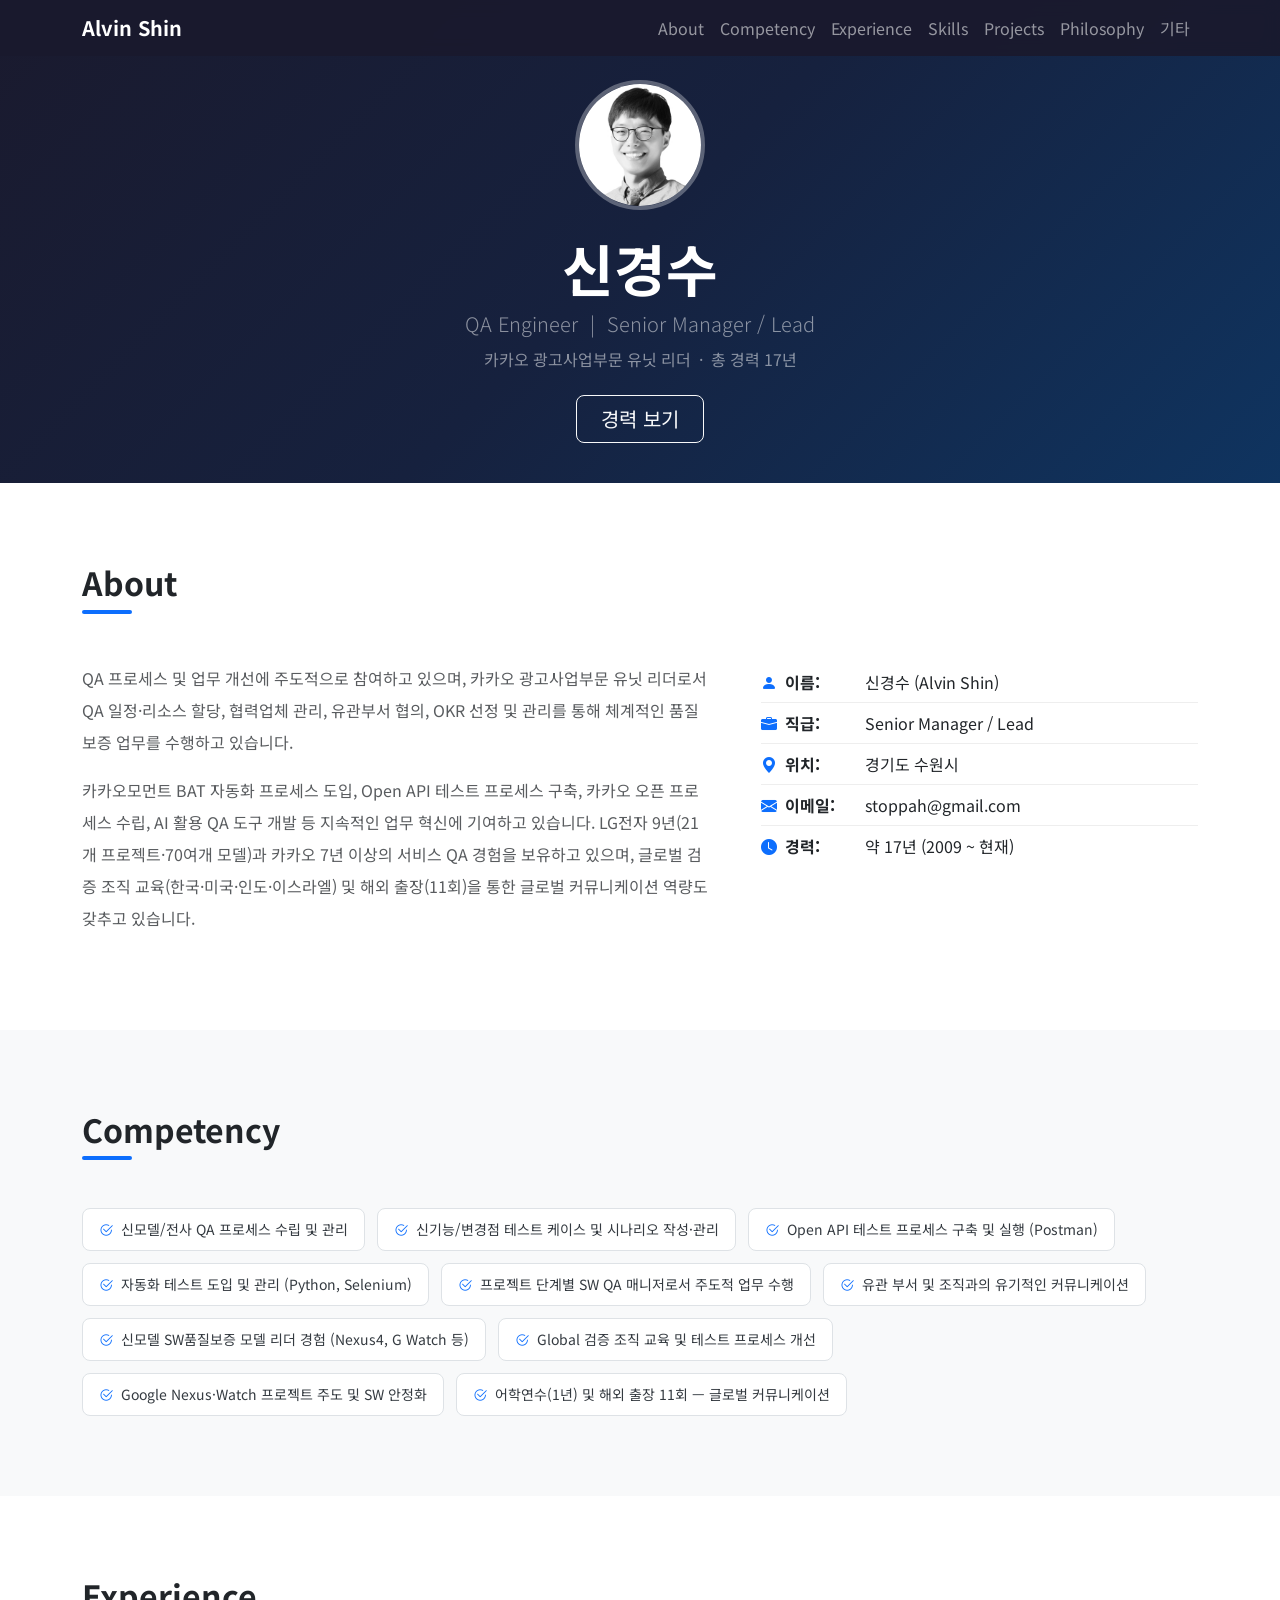
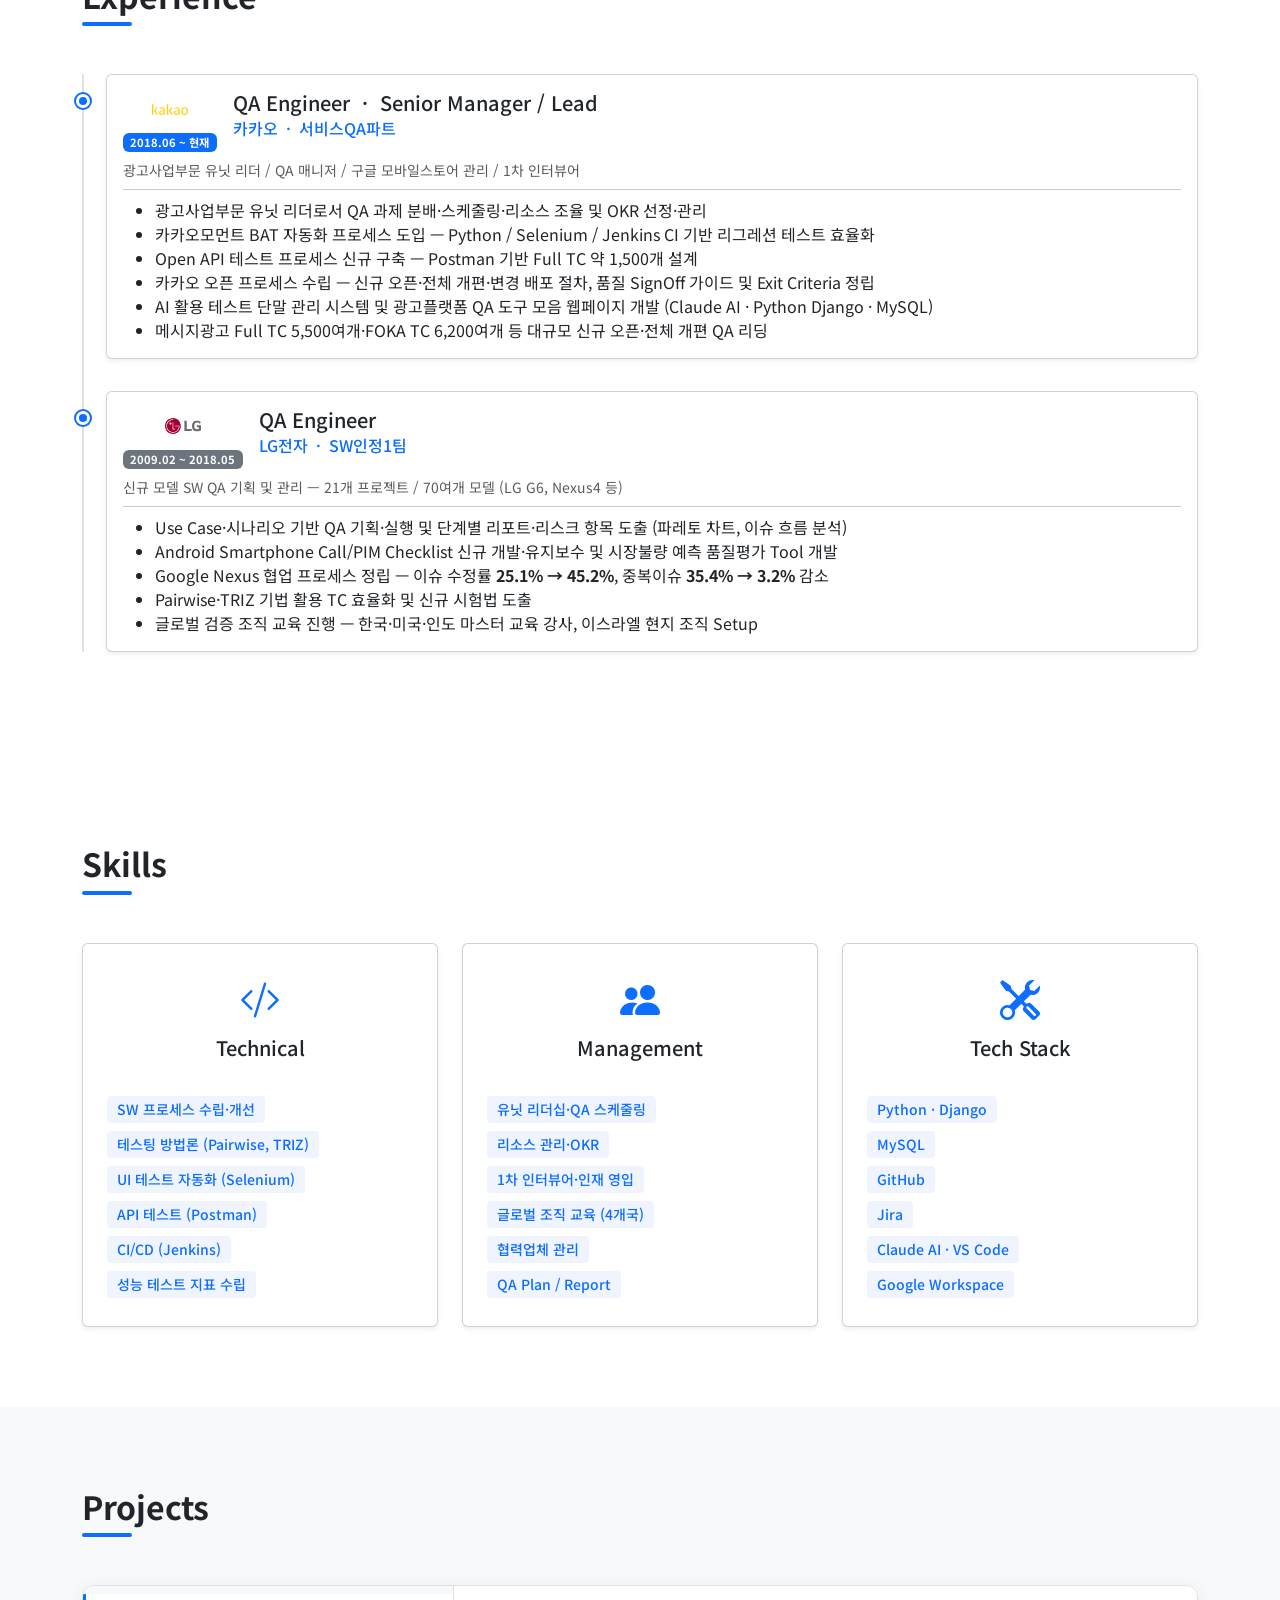
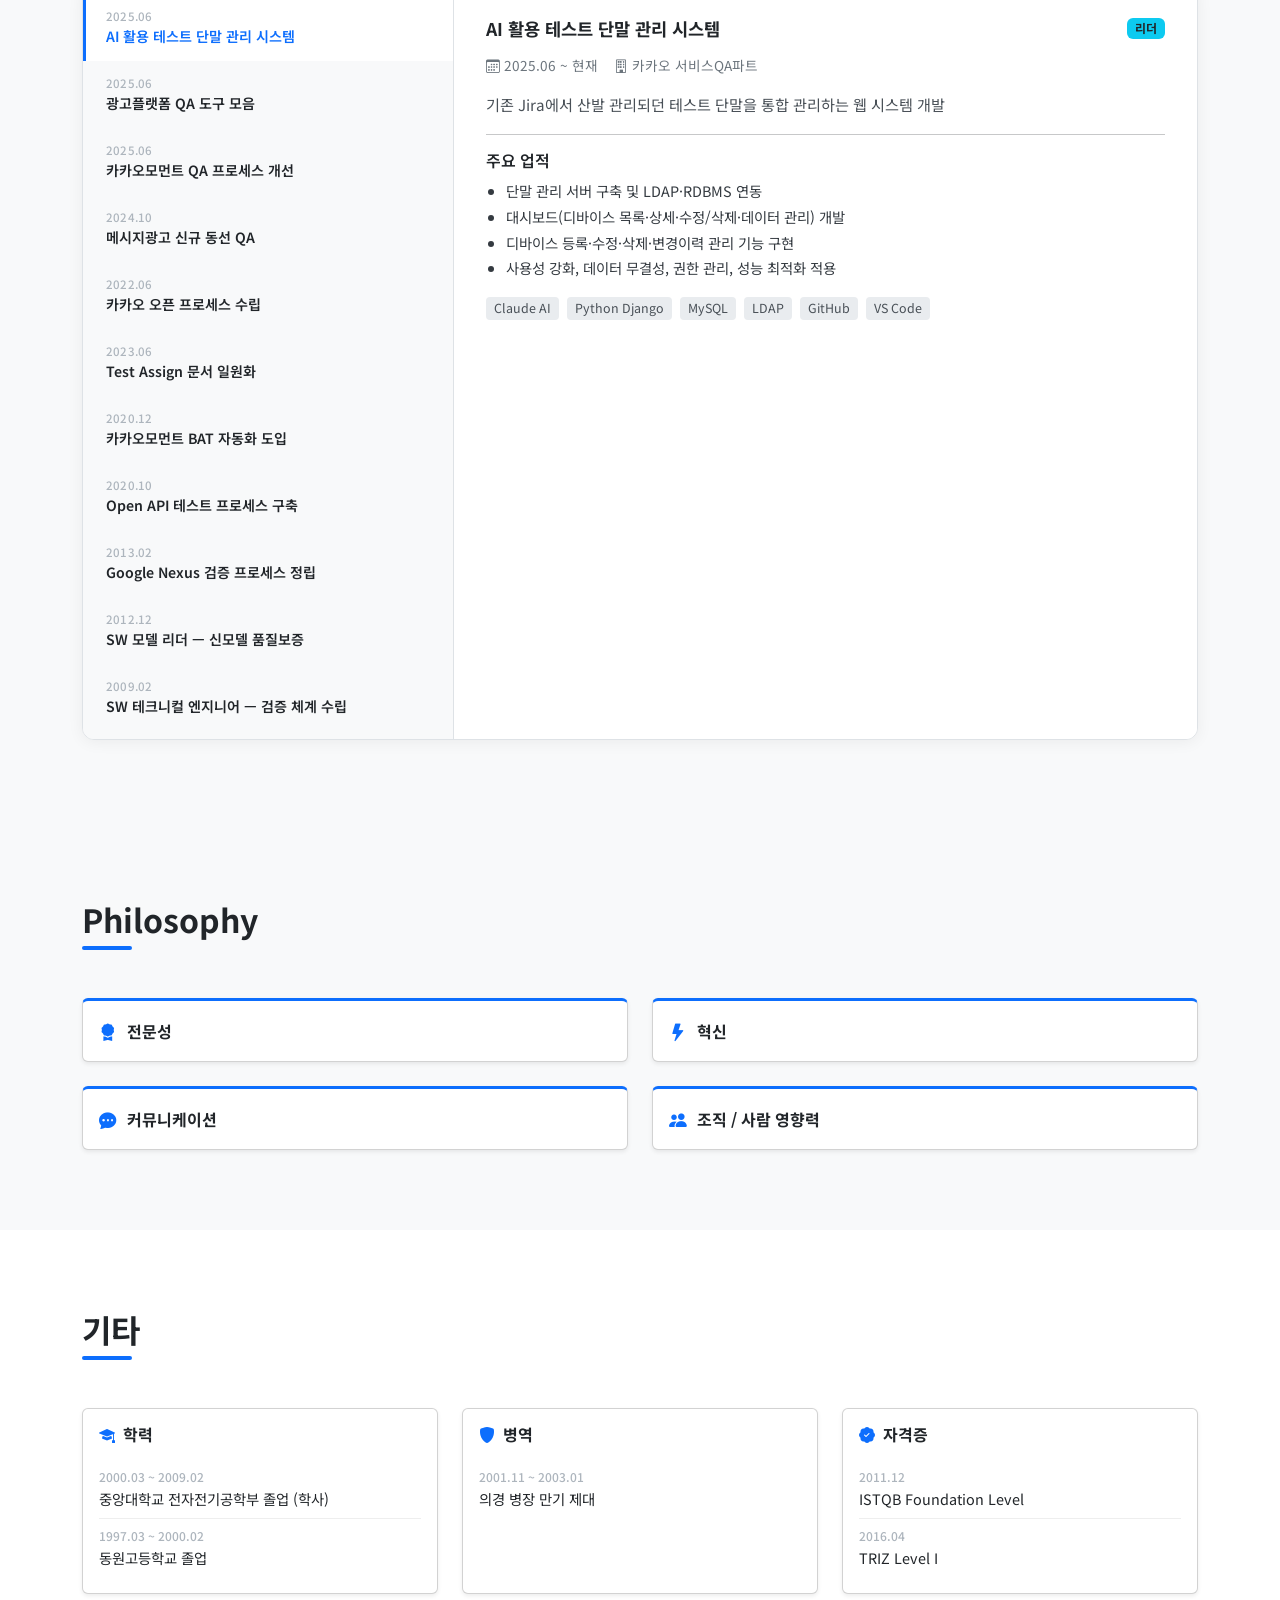
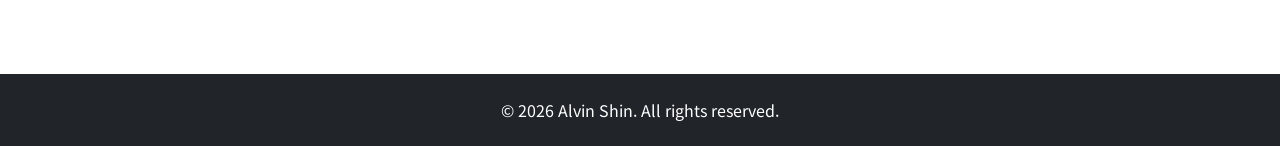
==== commit bf66dcfa: "UI / 문구 수정" ====
--- a/index.html
+++ b/index.html
@@ -24,9 +24,12 @@
             <div class="collapse navbar-collapse" id="navMenu">
                 <ul class="navbar-nav ms-auto">
                     <li class="nav-item"><a class="nav-link" href="#about">About</a></li>
+                    <li class="nav-item"><a class="nav-link" href="#competency">Competency</a></li>
                     <li class="nav-item"><a class="nav-link" href="#experience">Experience</a></li>
                     <li class="nav-item"><a class="nav-link" href="#skills">Skills</a></li>
                     <li class="nav-item"><a class="nav-link" href="#projects">Projects</a></li>
+                    <li class="nav-item"><a class="nav-link" href="#philosophy">Philosophy</a></li>
+                    <li class="nav-item"><a class="nav-link" href="#etc">기타</a></li>
                 </ul>
             </div>
         </div>
@@ -75,8 +78,27 @@
         </div>
     </section>
 
+    <!-- Competency -->
+    <section id="competency" class="section-padding bg-light">
+        <div class="container">
+            <h2 class="section-title">Competency</h2>
+            <div class="competency-grid">
+                <span class="competency-item"><i class="bi bi-check2-circle me-2"></i>신모델/전사 QA 프로세스 수립 및 관리</span>
+                <span class="competency-item"><i class="bi bi-check2-circle me-2"></i>신기능/변경점 테스트 케이스 및 시나리오 작성·관리</span>
+                <span class="competency-item"><i class="bi bi-check2-circle me-2"></i>Open API 테스트 프로세스 구축 및 실행 (Postman)</span>
+                <span class="competency-item"><i class="bi bi-check2-circle me-2"></i>자동화 테스트 도입 및 관리 (Python, Selenium)</span>
+                <span class="competency-item"><i class="bi bi-check2-circle me-2"></i>프로젝트 단계별 SW QA 매니저로서 주도적 업무 수행</span>
+                <span class="competency-item"><i class="bi bi-check2-circle me-2"></i>유관 부서 및 조직과의 유기적인 커뮤니케이션</span>
+                <span class="competency-item"><i class="bi bi-check2-circle me-2"></i>신모델 SW품질보증 모델 리더 경험 (Nexus4, G Watch 등)</span>
+                <span class="competency-item"><i class="bi bi-check2-circle me-2"></i>Global 검증 조직 교육 및 테스트 프로세스 개선</span>
+                <span class="competency-item"><i class="bi bi-check2-circle me-2"></i>Google Nexus·Watch 프로젝트 주도 및 SW 안정화</span>
+                <span class="competency-item"><i class="bi bi-check2-circle me-2"></i>어학연수(1년) 및 해외 출장 11회 — 글로벌 커뮤니케이션</span>
+            </div>
+        </div>
+    </section>
+
     <!-- Experience -->
-    <section id="experience" class="section-padding bg-light">
+    <section id="experience" class="section-padding bg-white">
         <div class="container">
             <h2 class="section-title">Experience</h2>
             <div class="timeline">
@@ -86,14 +108,15 @@
                     <div class="timeline-dot"></div>
                     <div class="card shadow-sm">
                         <div class="card-body">
-                            <div class="d-flex justify-content-between align-items-start flex-wrap gap-2">
+                            <div class="d-flex align-items-start gap-3">
+                                <div class="exp-left">
+                                    <img src="./rsc/kakao.svg" alt="Kakao" class="exp-logo">
+                                    <span class="badge bg-primary exp-badge">2018.06 ~ 현재</span>
+                                </div>
                                 <div>
                                     <h5 class="card-title mb-1">QA Engineer &nbsp;·&nbsp; Senior Manager / Lead</h5>
-                                    <h6 class="text-primary mb-0">
-                                        <img src="./rsc/kakao.svg" alt="Kakao" height="16" class="me-1">카카오 &nbsp;·&nbsp; 서비스QA파트
-                                    </h6>
+                                    <h6 class="text-primary mb-0">카카오 &nbsp;·&nbsp; 서비스QA파트</h6>
                                 </div>
-                                <span class="badge bg-primary mt-1">2018.06 ~ 현재</span>
                             </div>
                             <p class="text-muted small mt-2 mb-2">광고사업부문 유닛 리더 / QA 매니저 / 구글 모바일스토어 관리 / 1차 인터뷰어</p>
                             <hr class="my-2">
@@ -114,19 +137,21 @@
                     <div class="timeline-dot"></div>
                     <div class="card shadow-sm">
                         <div class="card-body">
-                            <div class="d-flex justify-content-between align-items-start flex-wrap gap-2">
+                            <div class="d-flex align-items-start gap-3">
+                                <div class="exp-left">
+                                    <img src="./rsc/lge.svg" alt="LGE" class="exp-logo">
+                                    <span class="badge bg-secondary exp-badge">2009.02 ~ 2018.05</span>
+                                </div>
                                 <div>
                                     <h5 class="card-title mb-1">QA Engineer</h5>
-                                    <h6 class="text-primary mb-0">
-                                        <img src="./rsc/lge.svg" alt="LGE" height="16" class="me-1">LG전자 &nbsp;·&nbsp; 서비스QA파트
-                                    </h6>
+                                    <h6 class="text-primary mb-0">LG전자 &nbsp;·&nbsp; SW인정1팀</h6>
                                 </div>
-                                <span class="badge bg-secondary mt-1">2009.02 ~ 2018.05 &nbsp;(9년 4개월)</span>
                             </div>
                             <p class="text-muted small mt-2 mb-2">신규 모델 SW QA 기획 및 관리 — 21개 프로젝트 / 70여개 모델 (LG G6, Nexus4 등)</p>
                             <hr class="my-2">
                             <ul class="mb-0">
                                 <li>Use Case·시나리오 기반 QA 기획·실행 및 단계별 리포트·리스크 항목 도출 (파레토 차트, 이슈 흐름 분석)</li>
+                                <li>Android Smartphone Call/PIM Checklist 신규 개발·유지보수 및 시장불량 예측 품질평가 Tool 개발</li>
                                 <li>Google Nexus 협업 프로세스 정립 — 이슈 수정률 <strong>25.1% → 45.2%</strong>, 중복이슈 <strong>35.4% → 3.2%</strong> 감소</li>
                                 <li>Pairwise·TRIZ 기법 활용 TC 효율화 및 신규 시험법 도출</li>
                                 <li>글로벌 검증 조직 교육 진행 — 한국·미국·인도 마스터 교육 강사, 이스라엘 현지 조직 Setup</li>
@@ -220,6 +245,116 @@
         </div>
     </section>
 
+    <!-- Philosophy -->
+    <section id="philosophy" class="section-padding bg-light">
+        <div class="container">
+            <h2 class="section-title">Philosophy</h2>
+            <div class="row g-4 align-items-start">
+
+                <div class="col-md-6">
+                    <div class="philosophy-card card shadow-sm">
+                        <div class="card-body">
+                            <div class="philosophy-icon"><i class="bi bi-award-fill"></i></div>
+                            <h6 class="philosophy-title">전문성</h6>
+                            <p class="philosophy-text">QA 업무에 대한 기술·경험·역량을 기반으로 매니징, 엔지니어링, 테스팅 측면의 지속적인 개선으로 테스트 커버리지 확대를 도모합니다. 유닛 리더로서 서비스별 적합한 테스트 방법론을 발굴·적용하여 품질 강화 활동에 기여합니다.</p>
+                        </div>
+                    </div>
+                </div>
+
+                <div class="col-md-6">
+                    <div class="philosophy-card card shadow-sm">
+                        <div class="card-body">
+                            <div class="philosophy-icon"><i class="bi bi-lightning-fill"></i></div>
+                            <h6 class="philosophy-title">혁신</h6>
+                            <p class="philosophy-text">QA 프로세스를 기반으로 프로젝트 시작부터 끝까지 주도적으로 리딩하고 가이드를 제공함으로써 품질 안정화 수준을 높입니다. 신기술 도입과 프로세스 개선을 동료들과 함께 지속적으로 추진합니다.</p>
+                        </div>
+                    </div>
+                </div>
+
+                <div class="col-md-6">
+                    <div class="philosophy-card card shadow-sm">
+                        <div class="card-body">
+                            <div class="philosophy-icon"><i class="bi bi-chat-dots-fill"></i></div>
+                            <h6 class="philosophy-title">커뮤니케이션</h6>
+                            <p class="philosophy-text">시니어·주니어 동료들과 협업하며 QA에 적용 가능한 신기술을 지속적으로 발굴합니다. 유관부서와의 유기적인 상호 작용으로 서비스 품질 향상을 도모하고, 동시복합적으로 발생하는 QA 과제에 대해 스케줄링과 리소스 분배를 효율적으로 해결합니다.</p>
+                        </div>
+                    </div>
+                </div>
+
+                <div class="col-md-6">
+                    <div class="philosophy-card card shadow-sm">
+                        <div class="card-body">
+                            <div class="philosophy-icon"><i class="bi bi-people-fill"></i></div>
+                            <h6 class="philosophy-title">조직 / 사람 영향력</h6>
+                            <p class="philosophy-text">인터뷰어로서 부서에 필요한 인재를 지속적으로 발굴·영입하고, 질문·커뮤니케이션·인터뷰 역량을 강화하여 최적의 인재 영입에 기여합니다. 지식과 기술을 공유·전파함으로써 동료들과 함께 성장하는 문화를 이어갑니다.</p>
+                        </div>
+                    </div>
+                </div>
+
+            </div>
+        </div>
+    </section>
+
+    <!-- 기타 -->
+    <section id="etc" class="section-padding">
+        <div class="container">
+            <h2 class="section-title">기타</h2>
+            <div class="row g-4">
+
+                <div class="col-md-4">
+                    <div class="card shadow-sm h-100">
+                        <div class="card-body">
+                            <h6 class="fw-bold mb-3"><i class="bi bi-mortarboard-fill text-primary me-2"></i>학력</h6>
+                            <ul class="list-unstyled etc-list mb-0">
+                                <li>
+                                    <span class="etc-period">2000.03 ~ 2009.02</span>
+                                    <span class="etc-content">중앙대학교 전자전기공학부 졸업 (학사)</span>
+                                </li>
+                                <li>
+                                    <span class="etc-period">1997.03 ~ 2000.02</span>
+                                    <span class="etc-content">동원고등학교 졸업</span>
+                                </li>
+                            </ul>
+                        </div>
+                    </div>
+                </div>
+
+                <div class="col-md-4">
+                    <div class="card shadow-sm h-100">
+                        <div class="card-body">
+                            <h6 class="fw-bold mb-3"><i class="bi bi-shield-fill text-primary me-2"></i>병역</h6>
+                            <ul class="list-unstyled etc-list mb-0">
+                                <li>
+                                    <span class="etc-period">2001.11 ~ 2003.01</span>
+                                    <span class="etc-content">의경 병장 만기 제대</span>
+                                </li>
+                            </ul>
+                        </div>
+                    </div>
+                </div>
+
+                <div class="col-md-4">
+                    <div class="card shadow-sm h-100">
+                        <div class="card-body">
+                            <h6 class="fw-bold mb-3"><i class="bi bi-patch-check-fill text-primary me-2"></i>자격증</h6>
+                            <ul class="list-unstyled etc-list mb-0">
+                                <li>
+                                    <span class="etc-period">2011.12</span>
+                                    <span class="etc-content">ISTQB Foundation Level</span>
+                                </li>
+                                <li>
+                                    <span class="etc-period">2016.04</span>
+                                    <span class="etc-content">TRIZ Level I</span>
+                                </li>
+                            </ul>
+                        </div>
+                    </div>
+                </div>
+
+            </div>
+        </div>
+    </section>
+
     <!-- Footer -->
     <footer class="bg-dark text-white text-center py-4">
         <p class="mb-0">&copy; 2026 Alvin Shin. All rights reserved.</p>
--- a/css/style.css
+++ b/css/style.css
@@ -107,6 +107,26 @@
     box-shadow: 0 0 0 2px var(--primary);
 }
 
+/* Experience — logo + badge column */
+.exp-left {
+    display: flex;
+    flex-direction: column;
+    align-items: center;
+    gap: 6px;
+    flex-shrink: 0;
+}
+
+.exp-logo {
+    width: 36px;
+    height: 36px;
+    object-fit: contain;
+}
+
+.exp-badge {
+    font-size: 0.7rem;
+    white-space: nowrap;
+}
+
 /* Skills */
 .skill-card {
     transition: transform 0.2s ease, box-shadow 0.2s ease;
@@ -251,3 +271,101 @@
     font-size: 0.875rem;
     color: #664d03;
 }
+
+/* Competency */
+.competency-grid {
+    display: flex;
+    flex-wrap: wrap;
+    gap: 12px;
+}
+
+.competency-item {
+    display: inline-flex;
+    align-items: center;
+    background: #fff;
+    border: 1px solid #dee2e6;
+    border-radius: 8px;
+    padding: 10px 16px;
+    font-size: 0.875rem;
+    color: #343a40;
+    transition: border-color 0.15s, box-shadow 0.15s;
+}
+
+.competency-item:hover {
+    border-color: var(--primary);
+    box-shadow: 0 2px 8px rgba(13, 110, 253, 0.1);
+}
+
+.competency-item .bi {
+    color: var(--primary);
+    flex-shrink: 0;
+}
+
+/* Philosophy */
+.philosophy-card {
+    border-top: 3px solid var(--primary);
+    cursor: default;
+    transition: box-shadow 0.25s ease;
+}
+
+.philosophy-card:hover {
+    box-shadow: 0 8px 24px rgba(0, 0, 0, 0.12) !important;
+}
+
+.philosophy-icon {
+    display: inline;
+    font-size: 1.1rem;
+    color: var(--primary);
+    margin-right: 6px;
+    vertical-align: middle;
+}
+
+.philosophy-title {
+    display: inline;
+    font-weight: 700;
+    font-size: 1rem;
+    color: #212529;
+    vertical-align: middle;
+}
+
+.philosophy-text {
+    font-size: 0.875rem;
+    color: #6c757d;
+    line-height: 1.75;
+    margin-bottom: 0;
+    max-height: 0;
+    overflow: hidden;
+    opacity: 0;
+    transition: max-height 0.35s ease, opacity 0.25s ease, margin-top 0.25s ease;
+    margin-top: 0;
+}
+
+.philosophy-card:hover .philosophy-text {
+    max-height: 200px;
+    opacity: 1;
+    margin-top: 10px;
+}
+
+/* 기타 */
+.etc-list li {
+    display: flex;
+    flex-direction: column;
+    padding: 8px 0;
+    border-bottom: 1px solid #eee;
+}
+
+.etc-list li:last-child {
+    border-bottom: none;
+}
+
+.etc-period {
+    font-size: 0.75rem;
+    color: #adb5bd;
+    font-weight: 500;
+}
+
+.etc-content {
+    font-size: 0.9rem;
+    color: #212529;
+    margin-top: 2px;
+}
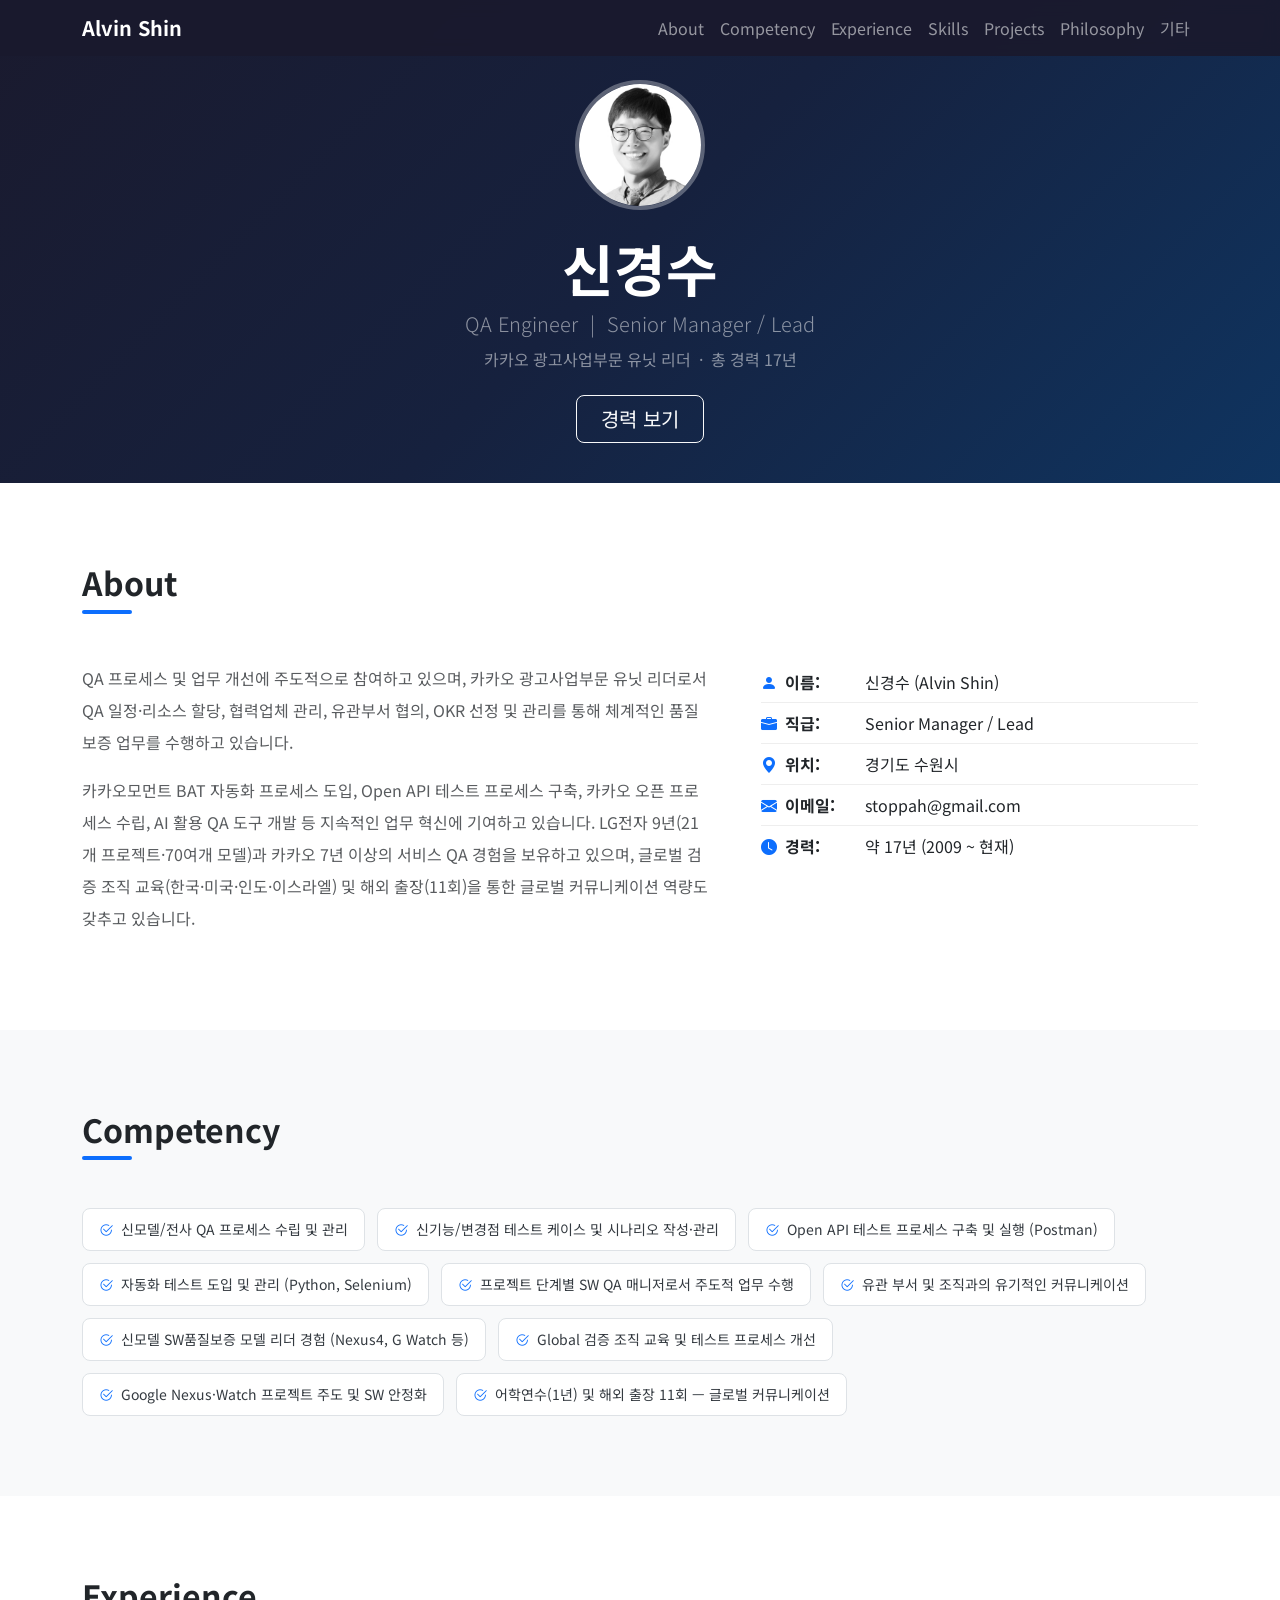
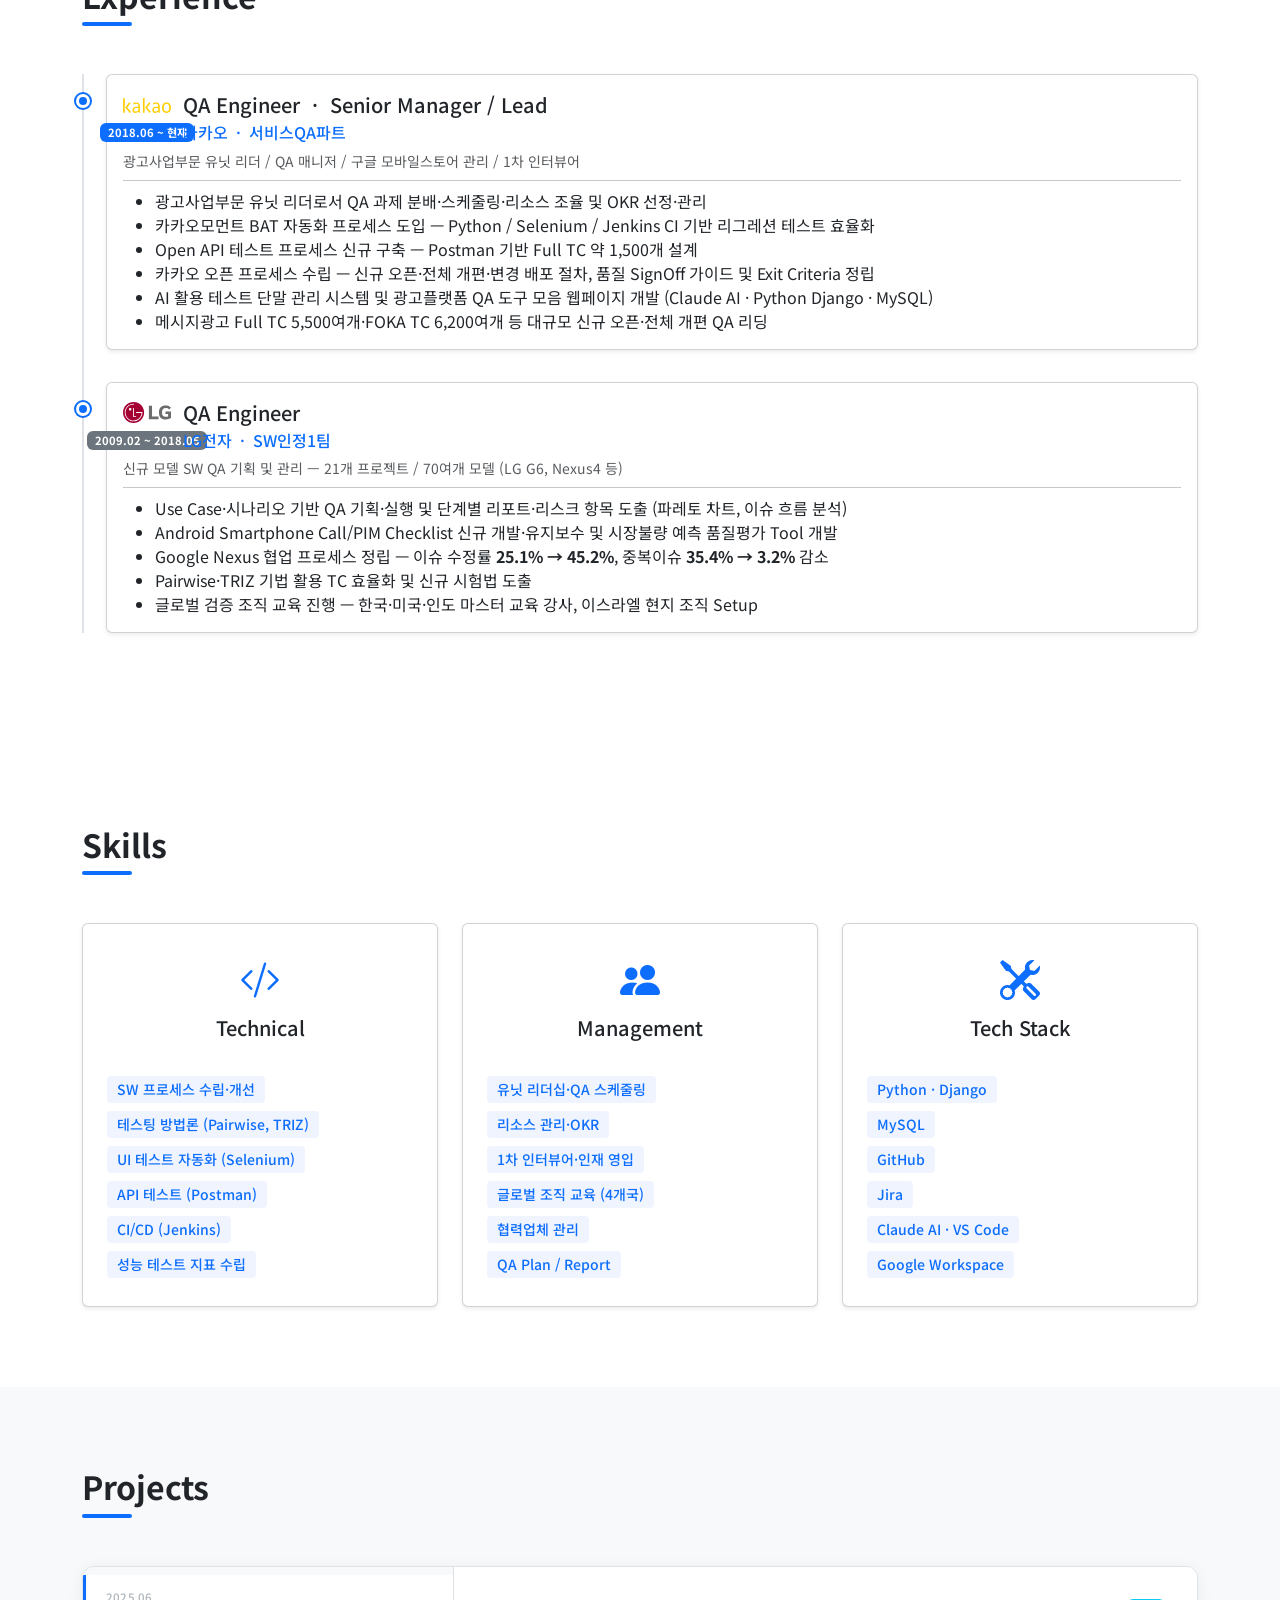
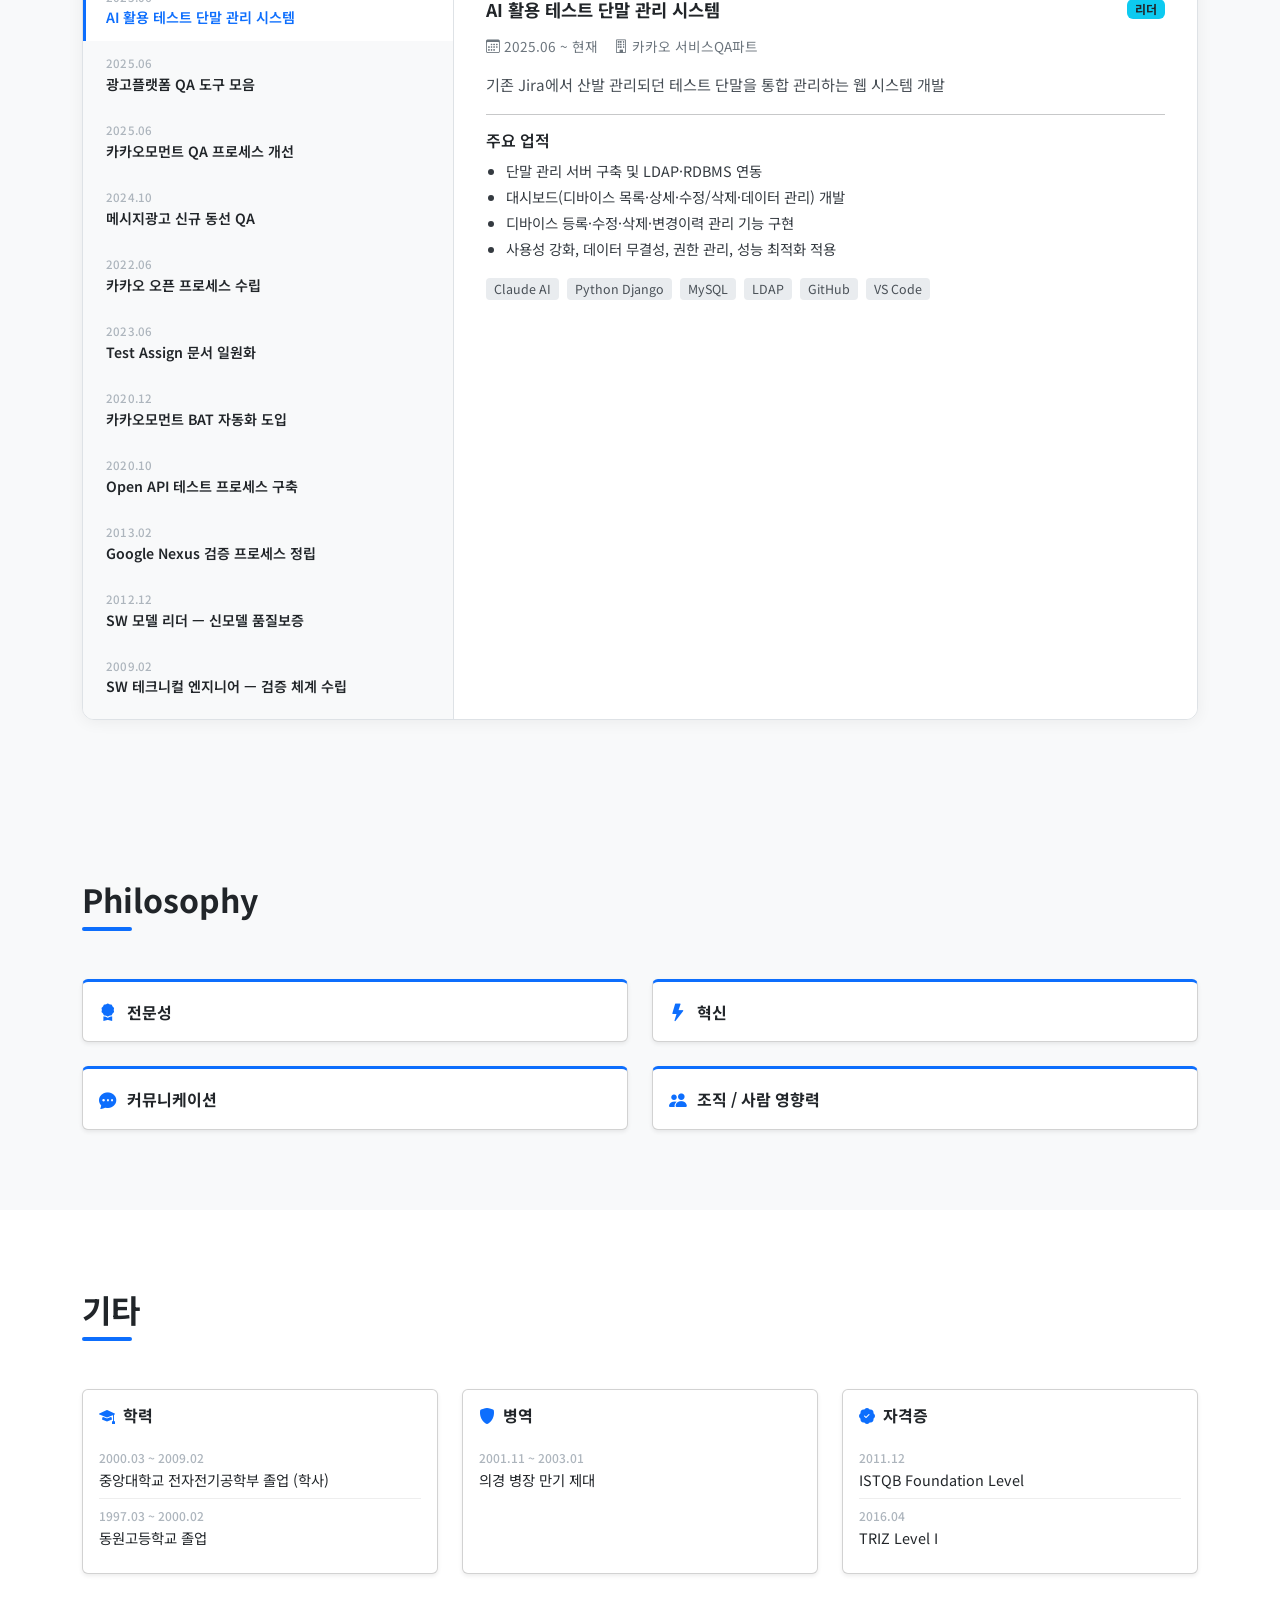
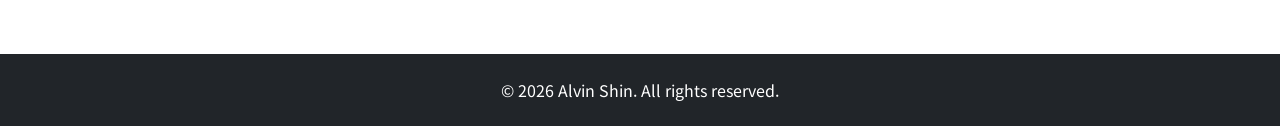
==== commit ec904362: "불필요 파일 제거" ====
--- a/index.html
+++ b/index.html
@@ -108,15 +108,11 @@
                     <div class="timeline-dot"></div>
                     <div class="card shadow-sm">
                         <div class="card-body">
-                            <div class="d-flex align-items-start gap-3">
-                                <div class="exp-left">
-                                    <img src="./rsc/kakao.svg" alt="Kakao" class="exp-logo">
-                                    <span class="badge bg-primary exp-badge">2018.06 ~ 현재</span>
-                                </div>
-                                <div>
-                                    <h5 class="card-title mb-1">QA Engineer &nbsp;·&nbsp; Senior Manager / Lead</h5>
-                                    <h6 class="text-primary mb-0">카카오 &nbsp;·&nbsp; 서비스QA파트</h6>
-                                </div>
+                            <div class="exp-header">
+                                <img src="./rsc/kakao.svg" alt="Kakao" class="exp-logo">
+                                <h5 class="card-title mb-0">QA Engineer &nbsp;·&nbsp; Senior Manager / Lead</h5>
+                                <span class="badge bg-primary exp-badge">2018.06 ~ 현재</span>
+                                <h6 class="text-primary mb-0">카카오 &nbsp;·&nbsp; 서비스QA파트</h6>
                             </div>
                             <p class="text-muted small mt-2 mb-2">광고사업부문 유닛 리더 / QA 매니저 / 구글 모바일스토어 관리 / 1차 인터뷰어</p>
                             <hr class="my-2">
@@ -137,15 +133,11 @@
                     <div class="timeline-dot"></div>
                     <div class="card shadow-sm">
                         <div class="card-body">
-                            <div class="d-flex align-items-start gap-3">
-                                <div class="exp-left">
-                                    <img src="./rsc/lge.svg" alt="LGE" class="exp-logo">
-                                    <span class="badge bg-secondary exp-badge">2009.02 ~ 2018.05</span>
-                                </div>
-                                <div>
-                                    <h5 class="card-title mb-1">QA Engineer</h5>
-                                    <h6 class="text-primary mb-0">LG전자 &nbsp;·&nbsp; SW인정1팀</h6>
-                                </div>
+                            <div class="exp-header">
+                                <img src="./rsc/lge.svg" alt="LGE" class="exp-logo">
+                                <h5 class="card-title mb-0">QA Engineer</h5>
+                                <span class="badge bg-secondary exp-badge">2009.02 ~ 2018.05</span>
+                                <h6 class="text-primary mb-0">LG전자 &nbsp;·&nbsp; SW인정1팀</h6>
                             </div>
                             <p class="text-muted small mt-2 mb-2">신규 모델 SW QA 기획 및 관리 — 21개 프로젝트 / 70여개 모델 (LG G6, Nexus4 등)</p>
                             <hr class="my-2">
--- a/css/style.css
+++ b/css/style.css
@@ -107,24 +107,27 @@
     box-shadow: 0 0 0 2px var(--primary);
 }
 
-/* Experience — logo + badge column */
-.exp-left {
-    display: flex;
-    flex-direction: column;
+/* Experience — 2×2 grid header */
+.exp-header {
+    display: grid;
+    grid-template-columns: 48px 1fr;
+    grid-template-rows: auto auto;
+    column-gap: 12px;
+    row-gap: 4px;
     align-items: center;
-    gap: 6px;
-    flex-shrink: 0;
 }
 
 .exp-logo {
-    width: 36px;
-    height: 36px;
+    width: 48px;
+    height: 28px;
     object-fit: contain;
+    justify-self: center;
 }
 
 .exp-badge {
     font-size: 0.7rem;
     white-space: nowrap;
+    justify-self: center;
 }
 
 /* Skills */
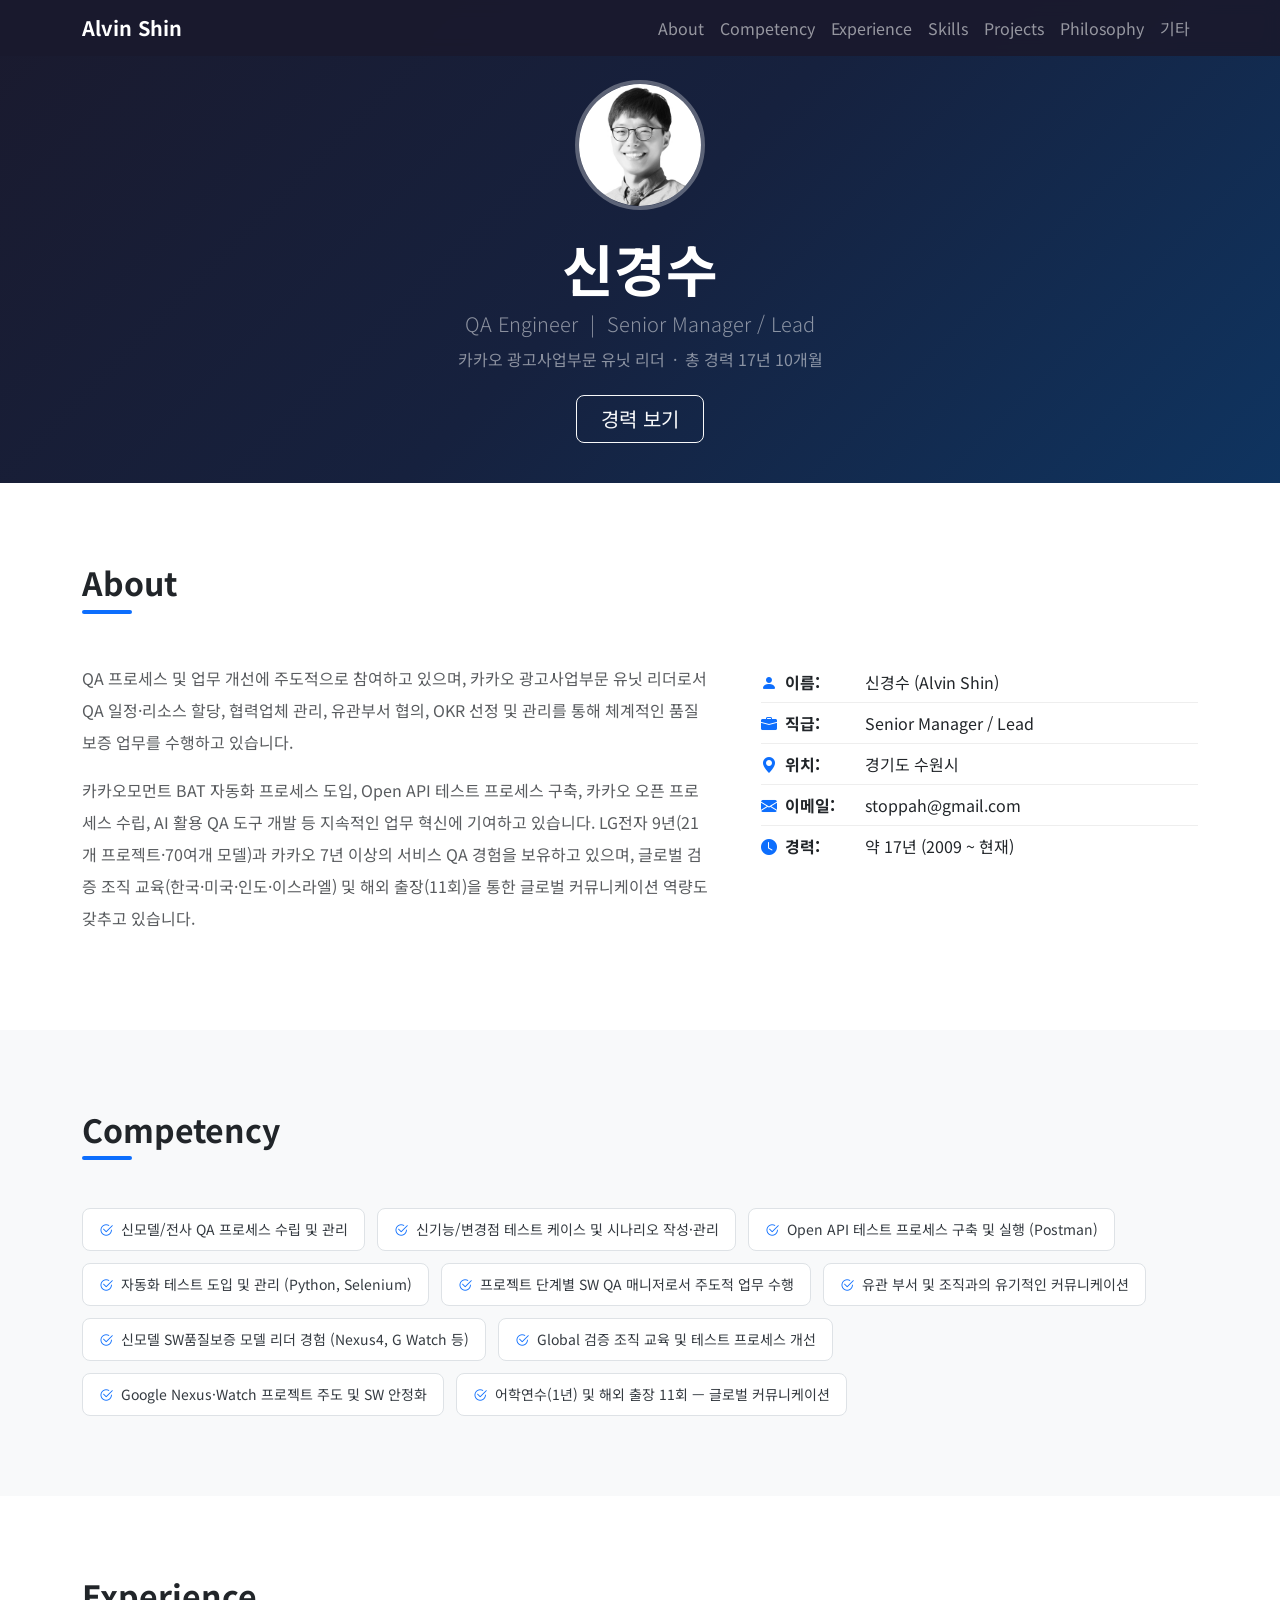
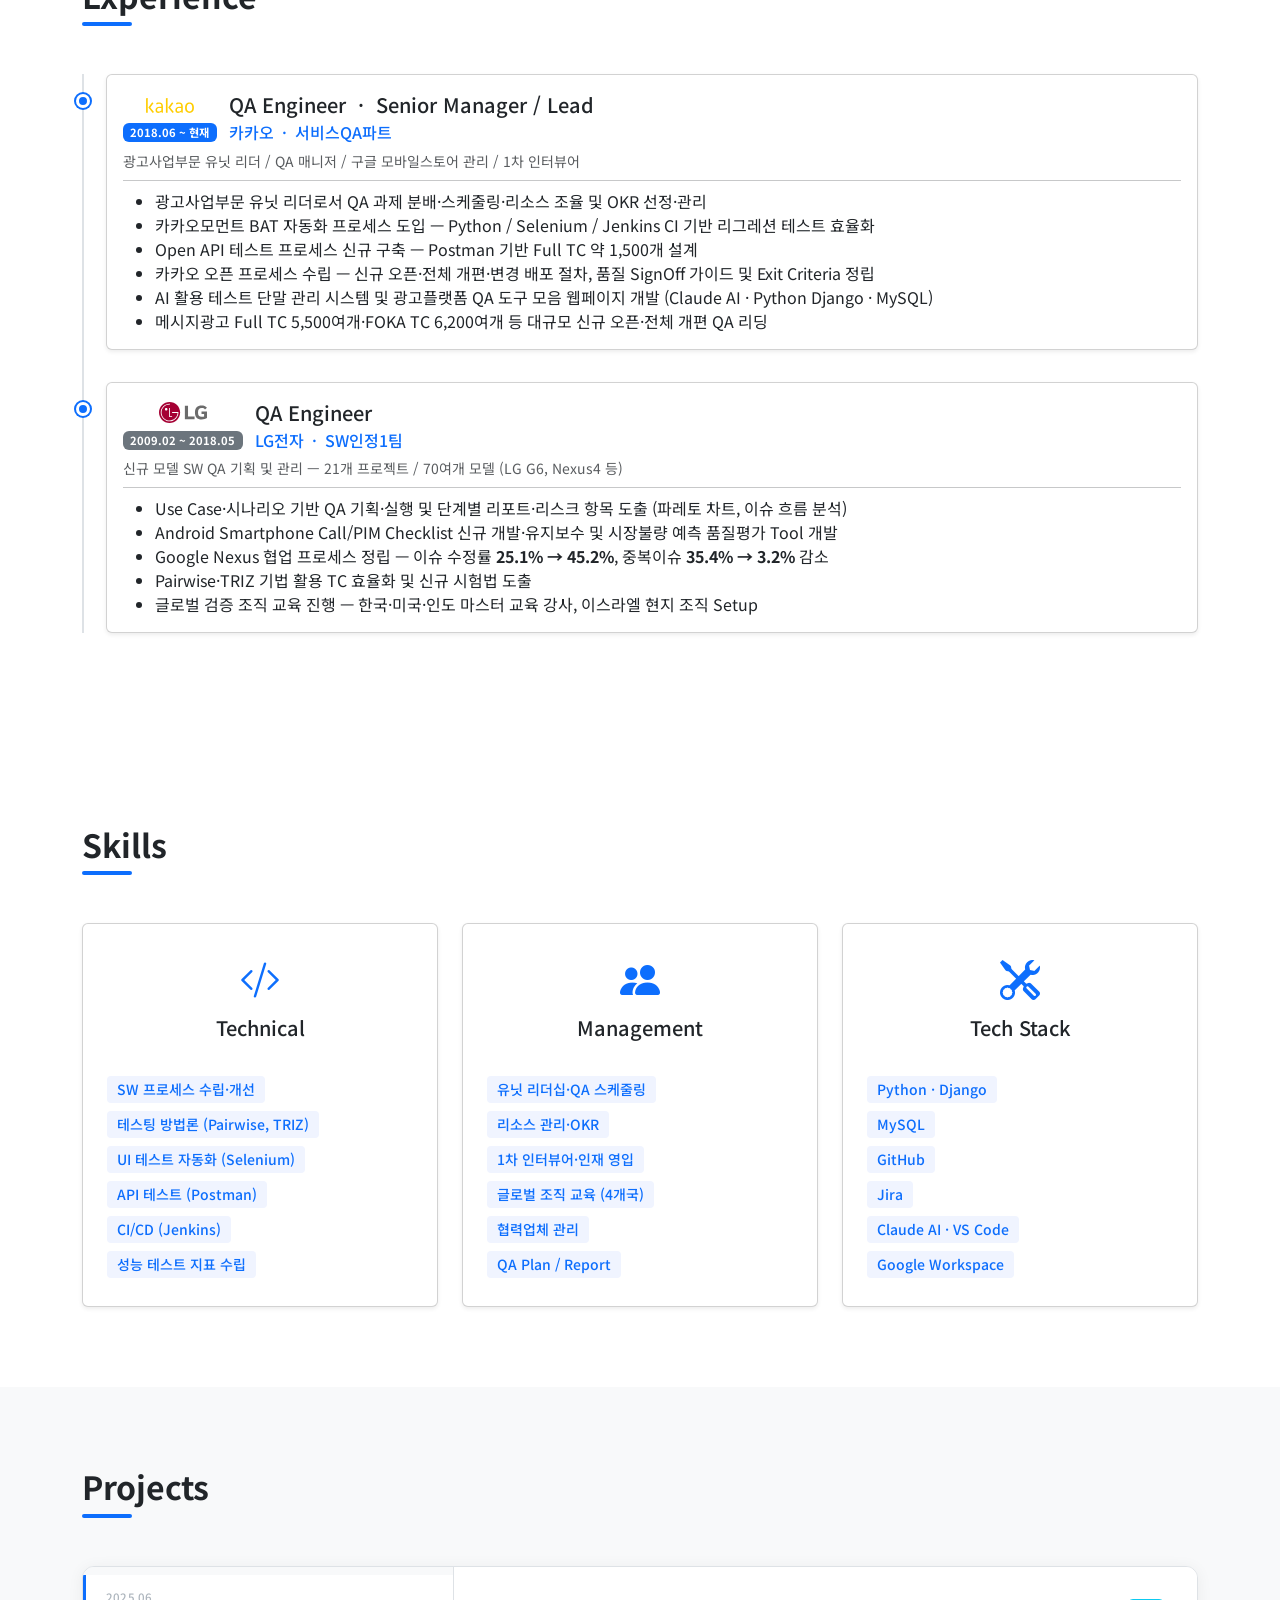
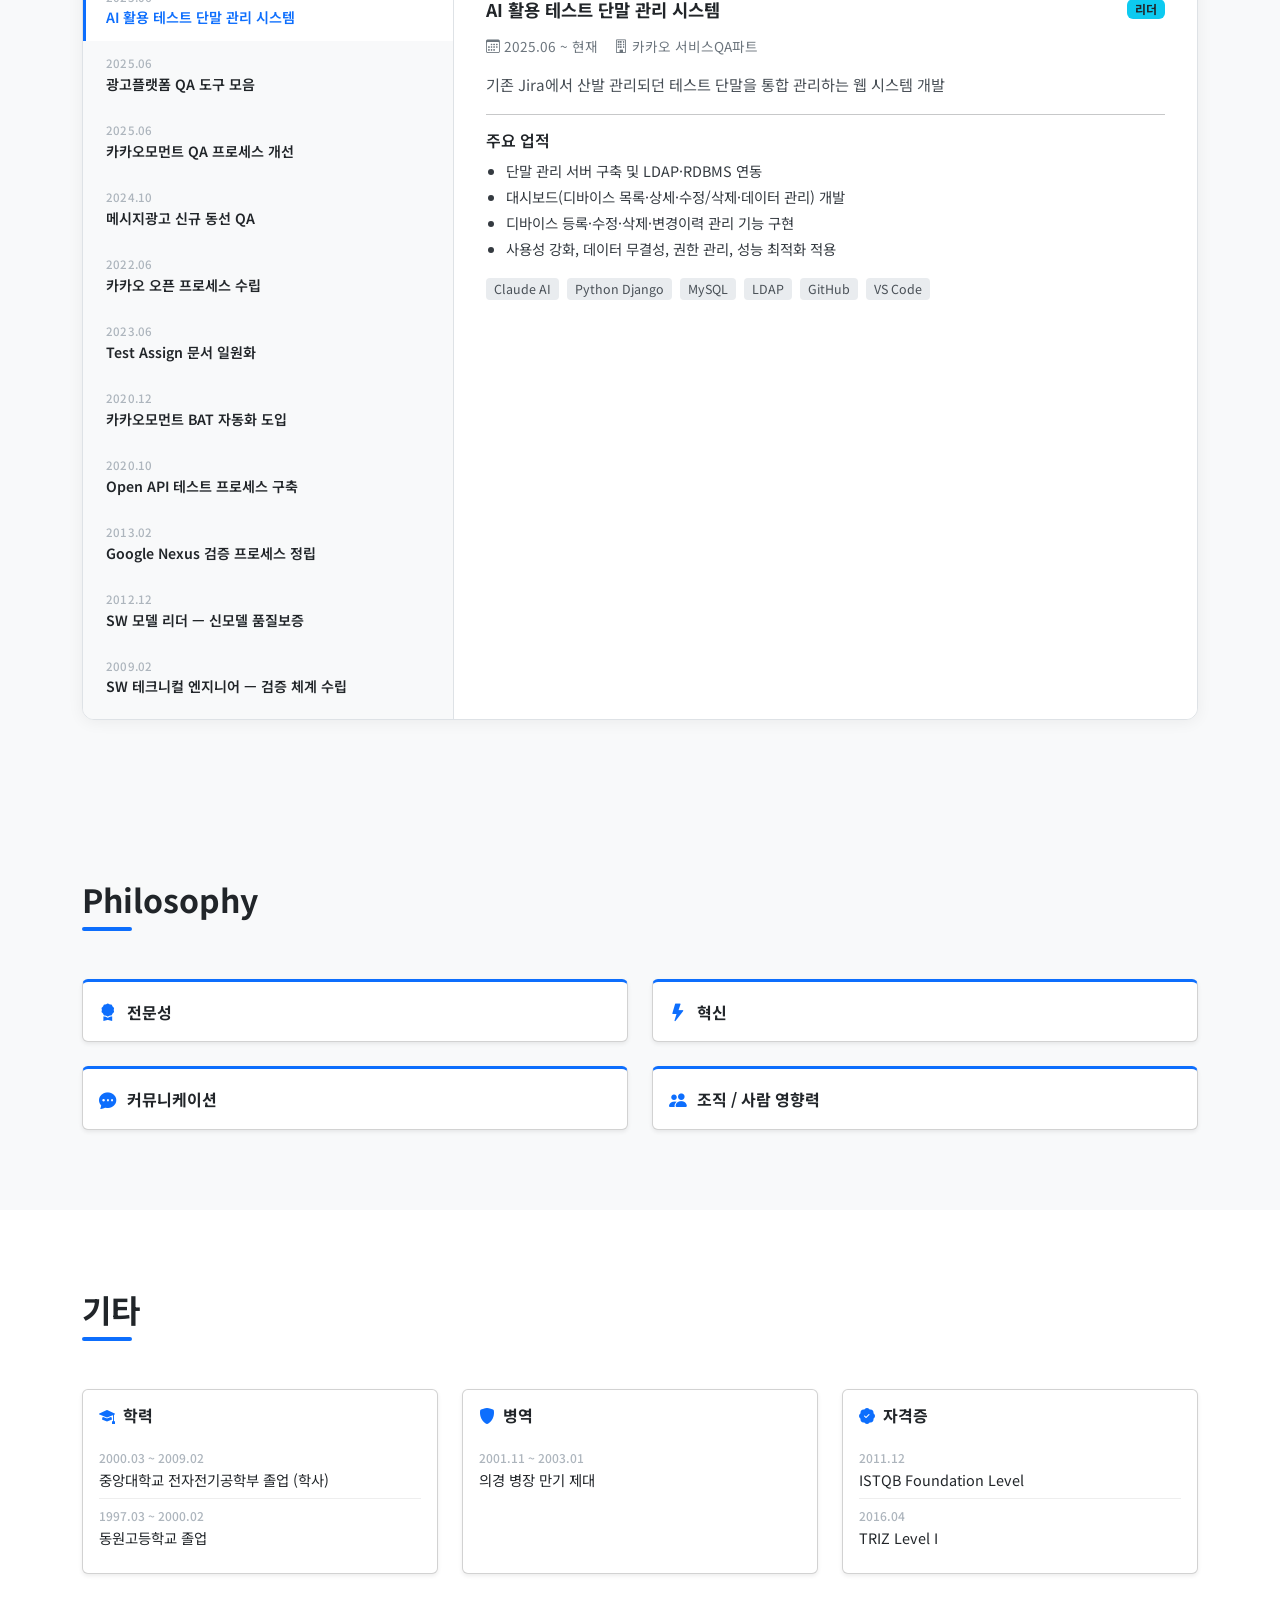
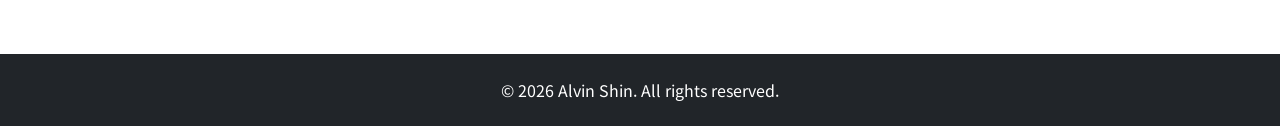
==== commit 10fc1df9: "총 경력 계산 방식 수정" ====
--- a/index.html
+++ b/index.html
@@ -41,7 +41,7 @@
             <img src="./rsc/alvin.png" alt="신경수" class="profile-img mb-4">
             <h1 class="display-4 fw-bold">신경수</h1>
             <p class="lead mb-2 text-white-50">QA Engineer &nbsp;|&nbsp; Senior Manager / Lead</p>
-            <p class="mb-4 text-white-50">카카오 광고사업부문 유닛 리더 &nbsp;·&nbsp; 총 경력 17년</p>
+            <p class="mb-4 text-white-50">카카오 광고사업부문 유닛 리더 &nbsp;·&nbsp; 총 경력 <span id="careerDuration"></span></p>
             <a href="#experience" class="btn btn-outline-light btn-lg px-4">경력 보기</a>
         </div>
     </section>
--- a/css/style.css
+++ b/css/style.css
@@ -110,7 +110,7 @@
 /* Experience — 2×2 grid header */
 .exp-header {
     display: grid;
-    grid-template-columns: 48px 1fr;
+    grid-template-columns: max-content 1fr;
     grid-template-rows: auto auto;
     column-gap: 12px;
     row-gap: 4px;
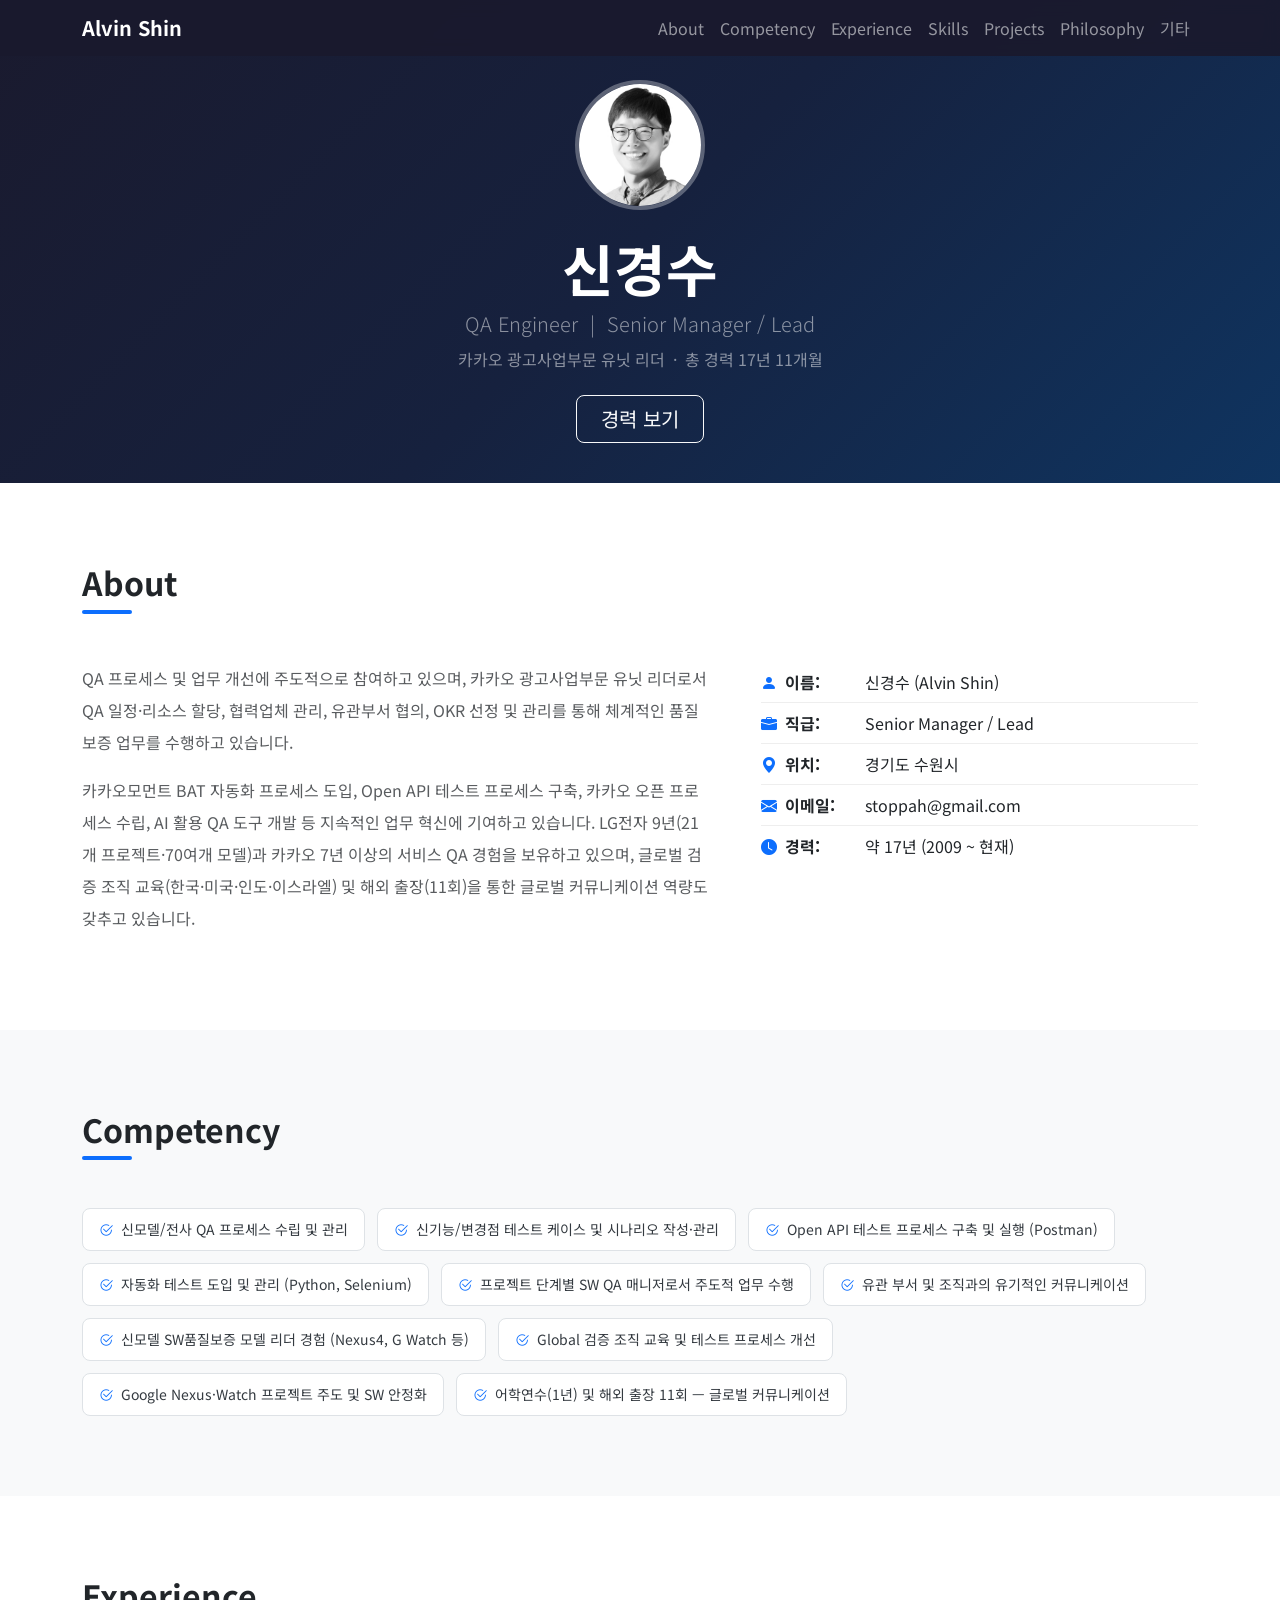
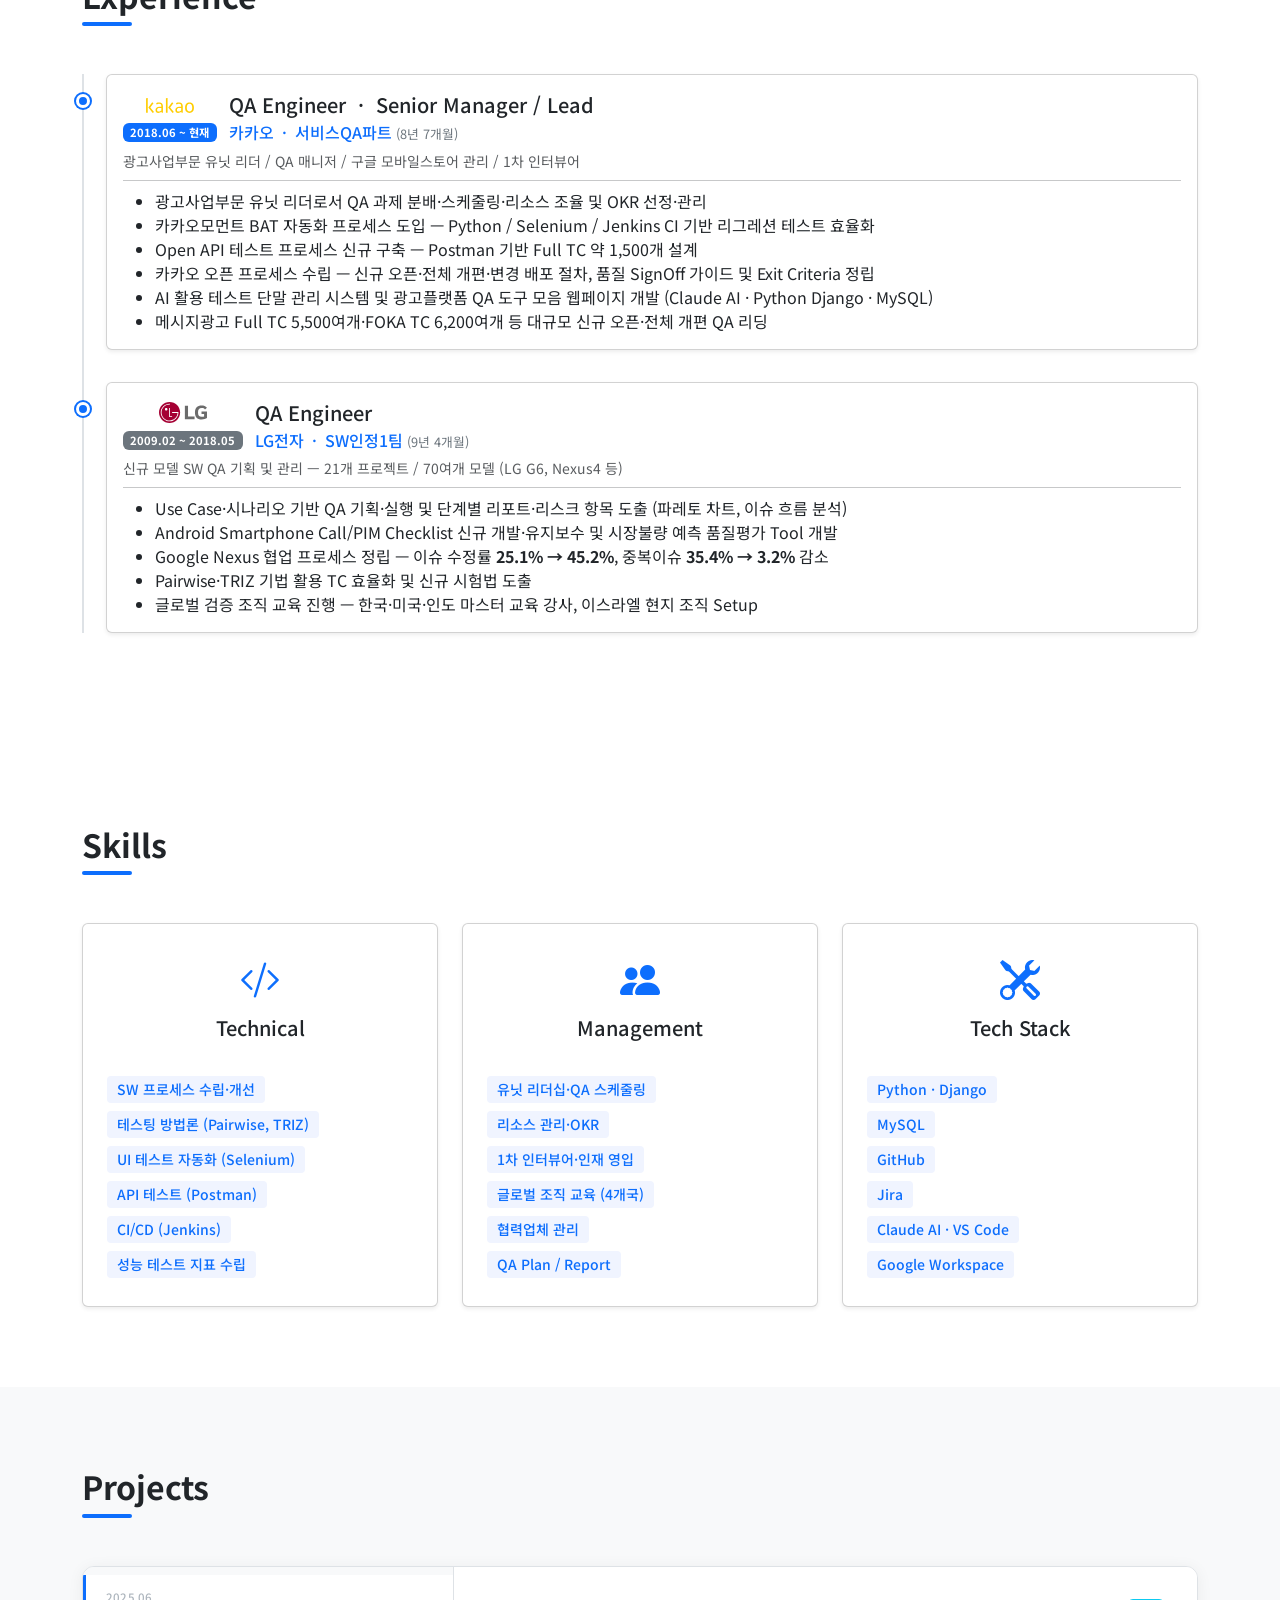
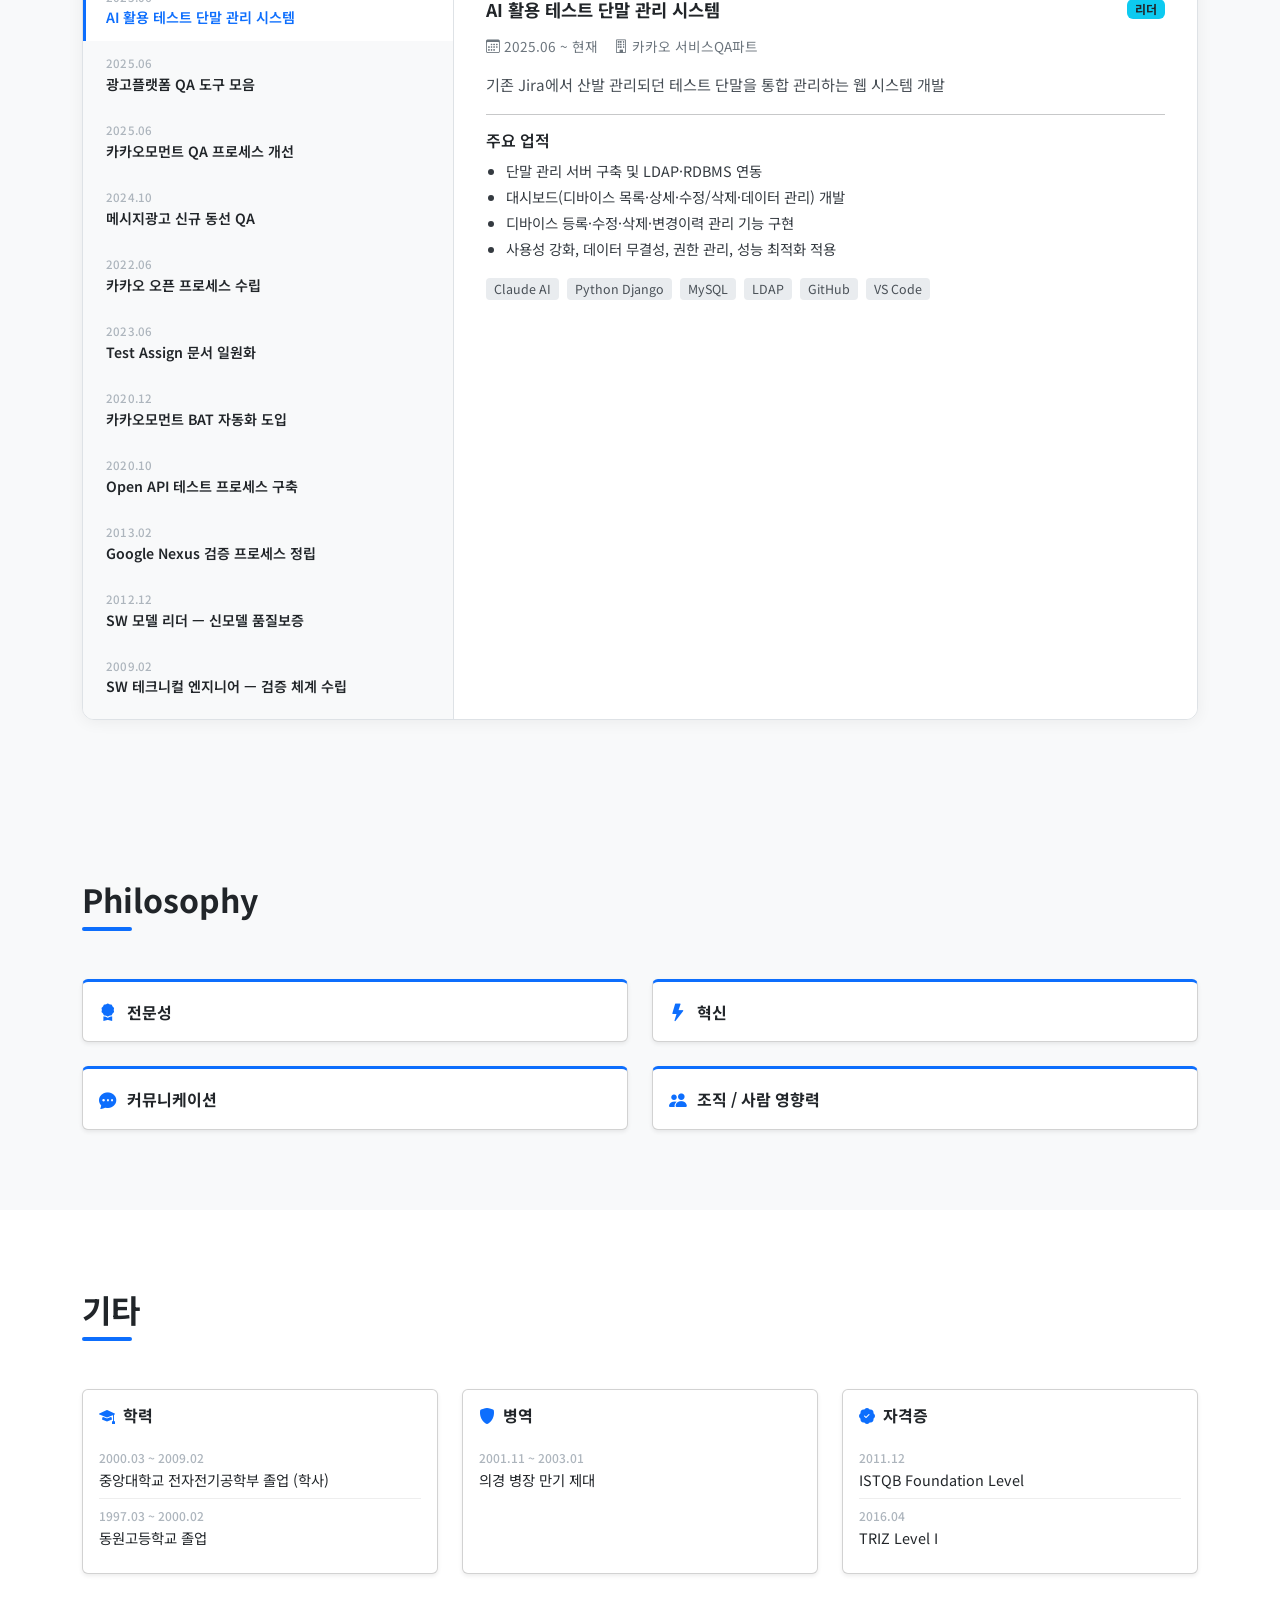
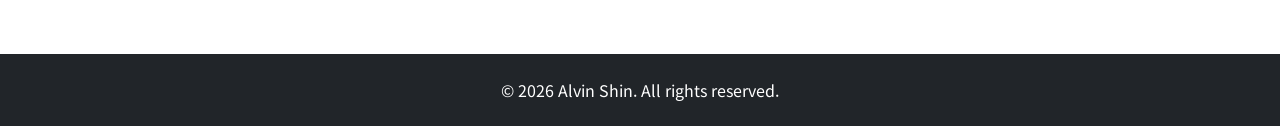
==== commit 87fd2d03: "경력 계산 방식 수정" ====
--- a/index.html
+++ b/index.html
@@ -112,7 +112,7 @@
                                 <img src="./rsc/kakao.svg" alt="Kakao" class="exp-logo">
                                 <h5 class="card-title mb-0">QA Engineer &nbsp;·&nbsp; Senior Manager / Lead</h5>
                                 <span class="badge bg-primary exp-badge">2018.06 ~ 현재</span>
-                                <h6 class="text-primary mb-0">카카오 &nbsp;·&nbsp; 서비스QA파트</h6>
+                                <h6 class="text-primary mb-0" data-exp-start="2018-06">카카오 &nbsp;·&nbsp; 서비스QA파트 <span class="exp-duration"></span></h6>
                             </div>
                             <p class="text-muted small mt-2 mb-2">광고사업부문 유닛 리더 / QA 매니저 / 구글 모바일스토어 관리 / 1차 인터뷰어</p>
                             <hr class="my-2">
@@ -137,7 +137,7 @@
                                 <img src="./rsc/lge.svg" alt="LGE" class="exp-logo">
                                 <h5 class="card-title mb-0">QA Engineer</h5>
                                 <span class="badge bg-secondary exp-badge">2009.02 ~ 2018.05</span>
-                                <h6 class="text-primary mb-0">LG전자 &nbsp;·&nbsp; SW인정1팀</h6>
+                                <h6 class="text-primary mb-0" data-exp-start="2009-02" data-exp-end="2018-05">LG전자 &nbsp;·&nbsp; SW인정1팀 <span class="exp-duration"></span></h6>
                             </div>
                             <p class="text-muted small mt-2 mb-2">신규 모델 SW QA 기획 및 관리 — 21개 프로젝트 / 70여개 모델 (LG G6, Nexus4 등)</p>
                             <hr class="my-2">
--- a/css/style.css
+++ b/css/style.css
@@ -130,6 +130,12 @@
     justify-self: center;
 }
 
+.exp-duration {
+    font-size: 0.8rem;
+    color: #6c757d;
+    font-weight: 400;
+}
+
 /* Skills */
 .skill-card {
     transition: transform 0.2s ease, box-shadow 0.2s ease;
